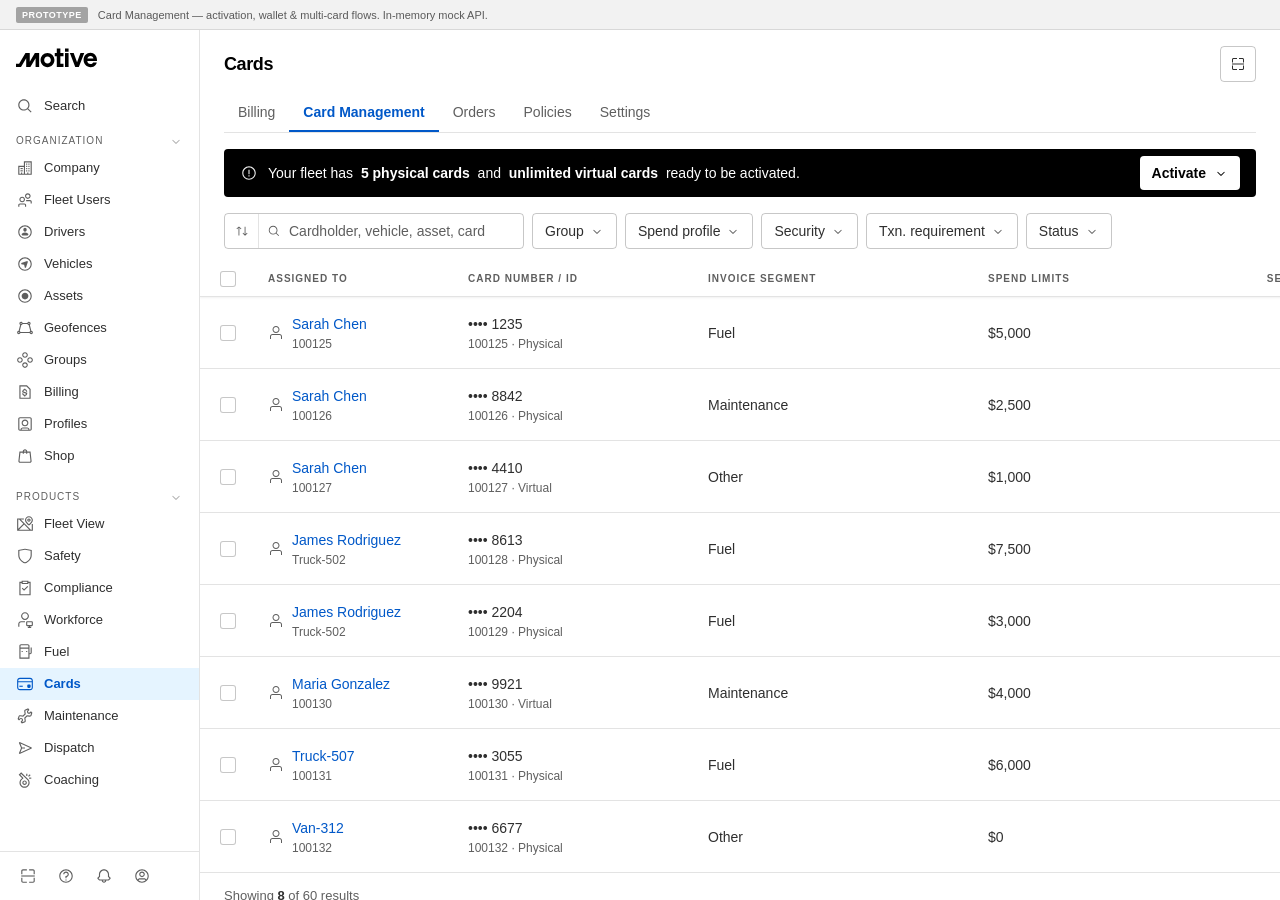
==== card-details-activated-count/index.html @ e559dae1 "fix(design-audit): real Motive logo, exact Figma column widths, z-index order, 24px drawer padding -" ====
<!DOCTYPE html>
<html lang="en">
<head>
<meta charset="UTF-8"/>
<meta name="viewport" content="width=device-width,initial-scale=1.0"/>
<title>Motive · Card Management — Activation & Wallet Prototype</title>
<style>
/* Tokens + icons sourced from KeepTruckin/webapp (libs/phoenix). Vanilla HTML prototype;
   API is mocked in-memory (MSW is not viable on static hosting — see README). */
:root{
  --content-emphasis:#000;--content-standard:#000000d1;--content-subdued:#000000a1;--content-inactive:#00000054;
  --content-active:#0058c8;--content-positive:#1b6c2d;--content-caution:#7d5800;--content-warning:#9f4100;--content-negative:#bd0e00;
  --bg-primary:#fff;--bg-secondary:#fcfcfc;--bg-tertiary:#f7f7f7;--bg-neutral:#f2f2f2;
  --bg-positive:#e0f7e5;--bg-caution:#fff1cf;--bg-warning:#ffe8d6;--bg-negative:#ffe7e5;--bg-accent:#e5f4ff;--bg-info:#f4f6f8;
  --stroke-inactive:#0000001c;--stroke-standard:#00000038;--stroke-active:#0073e7;
  --r-xs:2px;--r-sm:4px;
}
*{box-sizing:border-box;margin:0;padding:0}
body{font:400 14px/20px 'Inter',system-ui,sans-serif;font-feature-settings:"tnum" 1,"calt" 1;background:var(--bg-tertiary);color:var(--content-standard);display:flex;flex-direction:column;height:100vh;overflow:hidden}
.ico{display:inline-flex;width:18px;height:18px;flex-shrink:0}
.ico svg{width:100%;height:100%;display:block}
.ico [fill="black"]{fill:currentColor}
.ico-14{width:14px;height:14px}.ico-16{width:16px;height:16px}.ico-20{width:20px;height:20px}

.proto{display:flex;align-items:center;gap:10px;height:30px;background:var(--bg-neutral);border-bottom:1px solid var(--stroke-inactive);padding:0 16px;flex-shrink:0;font:400 11px/14px 'Inter',sans-serif;color:var(--content-subdued)}
.proto .tag{font:600 9px/12px 'Inter',sans-serif;letter-spacing:.5px;text-transform:uppercase;background:var(--content-inactive);color:#fff;border-radius:2px;padding:2px 6px}

.app{display:flex;flex:1;overflow:hidden}
.sb{width:200px;flex-shrink:0;background:var(--bg-primary);border-right:1px solid var(--stroke-inactive);display:flex;flex-direction:column;overflow:hidden}
.sb-logo{padding:18px 16px 14px}
.logo-img{height:24px;width:auto;display:block}
.sb-scroll{flex:1;overflow-y:auto;padding:4px 0 8px}
.sb-item{display:flex;align-items:center;gap:10px;padding:7px 16px;color:var(--content-standard);font:400 13px/18px 'Inter',sans-serif;cursor:pointer;white-space:nowrap}
.sb-item:hover{background:rgba(0,0,0,.03)}
.sb-item.active{color:var(--content-active);background:var(--bg-accent);font-weight:600}
.sb-item .ico{color:var(--content-subdued)}.sb-item.active .ico{color:var(--content-active)}
.sb-section{display:flex;align-items:center;justify-content:space-between;padding:12px 16px 4px;font:400 10px/12px 'Inter',sans-serif;letter-spacing:1px;text-transform:uppercase;color:var(--content-subdued)}
.sb-section .ico{color:var(--content-inactive)}
.sb-foot{display:flex;align-items:center;gap:6px;padding:8px 12px;border-top:1px solid var(--stroke-inactive);flex-shrink:0}
.sb-foot .fi{width:32px;height:32px;display:flex;align-items:center;justify-content:center;border-radius:var(--r-sm);color:var(--content-subdued);cursor:pointer}
.sb-foot .fi:hover{background:var(--bg-neutral)}

.main{flex:1;display:flex;flex-direction:column;overflow:hidden;background:var(--bg-primary)}
.ph{padding:16px 24px 0;flex-shrink:0}
.ph-row{display:flex;align-items:center;justify-content:space-between;margin-bottom:12px}
.ph-title{font:600 18px/24px 'Inter',sans-serif;letter-spacing:-.4px;color:var(--content-emphasis)}
.icon-square{width:36px;height:36px;border:1px solid var(--stroke-standard);border-radius:var(--r-sm);display:flex;align-items:center;justify-content:center;cursor:pointer;color:var(--content-standard)}
.tabs{display:flex;border-bottom:1px solid var(--stroke-inactive)}
.tab{padding:8px 14px;font:400 14px/20px 'Inter',sans-serif;color:var(--content-subdued);cursor:pointer;border-bottom:2px solid transparent}
.tab.active{color:var(--content-active);border-bottom-color:var(--content-active);font-weight:600}

.actbar{display:flex;align-items:center;gap:16px;margin:16px 24px 0;padding:0 16px;min-height:48px;background:var(--content-emphasis);color:#fff;border-radius:var(--r-sm)}
.actbar .msg{flex:1;display:flex;align-items:center;gap:10px;font:400 14px/20px 'Inter',sans-serif}
.actbar .msg .ico{opacity:.92}.actbar .msg b{font-weight:600}
.menuwrap{position:relative}
.act-btn{display:inline-flex;align-items:center;gap:8px;background:#fff;color:var(--content-emphasis);border:none;border-radius:var(--r-sm);padding:7px 12px;font:600 14px/20px 'Inter',sans-serif;cursor:pointer}
.act-btn:hover{background:#f0f0f0}
.menu{display:none;position:absolute;background:#fff;border:1px solid var(--stroke-inactive);border-radius:var(--r-sm);box-shadow:0 4px 8px rgba(0,0,0,.16),0 0 0 1px rgba(0,0,0,.04);padding:4px 0;z-index:720;min-width:220px}
.menu.open{display:block}
.menu .mi{padding:9px 16px;font:400 14px/20px 'Inter',sans-serif;color:var(--content-standard);cursor:pointer;white-space:nowrap}
.menu .mi:hover{background:var(--bg-secondary)}
.menu .mi.danger{color:var(--content-negative)}
.menu .mi.disabled{color:var(--content-inactive);cursor:not-allowed}
.menu .sep{height:1px;background:var(--stroke-inactive);margin:4px 0}
.menuwrap-right .menu{right:0}

.fr{display:flex;align-items:center;gap:8px;padding:16px 24px 12px;flex-shrink:0}
.search{display:flex;align-items:center;border:1px solid var(--stroke-standard);border-radius:var(--r-sm);height:36px;width:300px;overflow:hidden}
.search .sort{display:flex;align-items:center;justify-content:center;width:34px;height:100%;border-right:1px solid var(--stroke-inactive);color:var(--content-subdued);cursor:pointer}
.search .mg{margin:0 8px;color:var(--content-subdued);display:flex}
.search input{border:none;outline:none;background:transparent;font:400 14px/20px 'Inter',sans-serif;color:var(--content-standard);flex:1;padding-right:10px}
.search input::placeholder{color:var(--content-subdued)}
.filt{display:inline-flex;align-items:center;gap:6px;border:1px solid var(--stroke-standard);border-radius:var(--r-sm);height:36px;padding:0 12px;font:400 14px/20px 'Inter',sans-serif;color:var(--content-standard);cursor:pointer;white-space:nowrap}
.filt .ico{color:var(--content-subdued)}.filt:hover{background:var(--bg-secondary)}

.ta{flex:1;overflow:auto}
.tw{min-width:1320px}
.thead{display:flex;position:sticky;top:0;z-index:5;background:var(--bg-primary);box-shadow:inset 0 -1px 0 var(--stroke-inactive),0 1px 2px rgba(0,0,0,.06);height:36px}
.th{display:flex;align-items:center;padding:0 12px;font:600 10px/12px 'Inter',sans-serif;letter-spacing:1px;text-transform:uppercase;color:var(--content-subdued);white-space:nowrap;flex-shrink:0}
.tr{display:flex;align-items:center;border-bottom:1px solid var(--stroke-inactive);min-height:72px;cursor:pointer}
.tr:hover{background:var(--bg-secondary)}.tr.is-open{background:var(--bg-accent)}
.td{display:flex;flex-direction:column;justify-content:center;padding:12px;overflow:hidden;flex-shrink:0}
.td-main{font:400 14px/20px 'Inter',sans-serif;color:var(--content-standard)}
.td-sub{font:400 12px/16px 'Inter',sans-serif;color:var(--content-subdued);margin-top:2px}
.c-chk{width:56px;align-items:center;justify-content:center;flex-direction:row}
.c-holder{width:200px}.c-num{width:240px}.c-seg{width:280px}.c-spend{width:280px}.c-sec{width:80px;align-items:center;justify-content:center;flex-direction:row}.c-status{width:120px}.c-space{flex:1;min-width:0}.c-act{width:64px;align-items:center;justify-content:center;flex-direction:row}
.chk{width:16px;height:16px;border:1.5px solid var(--stroke-standard);border-radius:3px;cursor:pointer;display:inline-flex;align-items:center;justify-content:center;background:#fff}
.chk.on{background:var(--stroke-active);border-color:var(--stroke-active);color:#fff}
.chk.on::after{content:"";width:9px;height:5px;border-left:2px solid #fff;border-bottom:2px solid #fff;transform:rotate(-45deg);margin-top:-2px}
.who{display:flex;align-items:center;gap:8px}.who .ico{color:var(--content-subdued)}.who .nm{font:400 14px/20px 'Inter',sans-serif;color:var(--content-active)}
.unassigned{color:var(--content-inactive);font-style:italic}
.dash{color:var(--content-inactive)}.sec-ico{color:var(--content-subdued)}
.tag{display:inline-flex;align-items:center;justify-content:center;padding:2px 8px;border-radius:var(--r-xs);font:400 14px/20px 'Inter',sans-serif;width:fit-content}
.tag-positive{background:var(--bg-positive);color:var(--content-positive)}
.tag-caution{background:var(--bg-caution);color:var(--content-caution)}
.tag-warning{background:var(--bg-warning);color:var(--content-warning)}
.tag-neutral{background:var(--bg-neutral);color:var(--content-standard)}
.kebab{width:32px;height:32px;border:none;background:transparent;border-radius:var(--r-sm);display:flex;align-items:center;justify-content:center;color:var(--content-subdued);cursor:pointer}
.kebab:hover{background:var(--bg-neutral)}
.tf{padding:14px 24px;font:400 13px/18px 'Inter',sans-serif;color:var(--content-subdued)}.tf b{color:var(--content-standard)}

/* Drawer */
.overlay{display:none;position:fixed;inset:0;z-index:700;background:rgba(0,0,0,.35)}.overlay.open{display:block}
.drawer{position:fixed;top:0;right:0;width:384px;max-width:100vw;height:100%;background:var(--bg-primary);box-shadow:-4px 0 24px rgba(0,0,0,.18);display:flex;flex-direction:column;overflow:hidden;z-index:701;transform:translateX(100%);transition:transform .18s ease}
.overlay.open .drawer{transform:translateX(0)}
.drawer.wide{width:480px}
.dh{display:flex;align-items:center;gap:12px;padding:18px 24px;border-bottom:1px solid var(--stroke-inactive);flex-shrink:0}
.dh h2{flex:1;font:600 18px/24px 'Inter',sans-serif;letter-spacing:-.25px;color:var(--content-emphasis)}
.dh .back{cursor:pointer;color:var(--content-subdued)}
.icon-btn{width:28px;height:28px;border:none;background:transparent;border-radius:var(--r-sm);cursor:pointer;display:flex;align-items:center;justify-content:center;color:var(--content-subdued)}
.icon-btn:hover{background:var(--bg-neutral)}
.db{flex:1;overflow-y:auto;padding:24px}
.df{flex-shrink:0;border-top:1px solid var(--stroke-inactive);padding:16px 24px;display:flex;gap:8px;justify-content:flex-end}
.fld{margin-bottom:16px}
.fld label{display:block;font:400 12px/16px 'Inter',sans-serif;color:var(--content-subdued);margin-bottom:6px}
.fld input,.fld select{width:100%;height:36px;border:1px solid var(--stroke-standard);border-radius:var(--r-sm);padding:0 10px;font:400 14px/20px 'Inter',sans-serif;color:var(--content-standard);background:#fff;outline:none}
.fld input:focus,.fld select:focus{border-color:var(--stroke-active);box-shadow:0 0 0 2px rgba(0,115,231,.15)}
.chkrow{display:flex;align-items:flex-start;gap:10px;padding:8px 0;cursor:pointer}
.chkrow .chk{margin-top:1px}
.chkrow span{font:400 13px/18px 'Inter',sans-serif;color:var(--content-standard)}
.section-lbl{font:600 12px/16px 'Inter',sans-serif;color:var(--content-emphasis);text-transform:uppercase;letter-spacing:.5px;margin:8px 0 10px}
.btn{display:inline-flex;align-items:center;gap:6px;border:1px solid var(--stroke-standard);background:#fff;border-radius:var(--r-sm);padding:8px 16px;font:600 14px/20px 'Inter',sans-serif;color:var(--content-emphasis);cursor:pointer}
.btn:hover{background:var(--bg-secondary)}
.btn-primary{background:var(--stroke-active);border-color:var(--stroke-active);color:#fff}.btn-primary:hover{background:var(--content-active)}
.btn .ico{color:currentColor}
.meta-grid{display:flex;flex-wrap:wrap;gap:16px 24px}
.meta-item{display:flex;flex-direction:column;gap:6px;min-width:120px}
.meta-item .k{font:400 10px/12px 'Inter',sans-serif;letter-spacing:1px;text-transform:uppercase;color:var(--content-subdued)}
.meta-item .v{font:400 14px/20px 'Inter',sans-serif;color:var(--content-standard)}
.type-badge{display:inline-flex;padding:1px 7px;border-radius:var(--r-xs);font:600 11px/16px 'Inter',sans-serif;background:var(--bg-neutral);color:var(--content-subdued);text-transform:uppercase;letter-spacing:.3px}
.wallet{display:flex;align-items:center;gap:6px;font:400 13px/18px 'Inter',sans-serif;margin-top:4px}
.wallet.yes{color:var(--content-positive)}.wallet.yes .ico{color:var(--content-positive)}
.wallet.no{color:var(--content-subdued)}
.wallet a{color:var(--content-active);cursor:pointer}
.meta-note{font:400 12px/16px 'Inter',sans-serif;color:var(--content-subdued);margin-top:12px}
.sep{height:1px;background:var(--stroke-inactive);margin:18px 0}
.alert-inline{display:flex;gap:8px;background:var(--bg-info);border-left:3px solid var(--stroke-active);border-radius:0 var(--r-sm) var(--r-sm) 0;padding:12px;margin:14px 0;font:400 12px/16px 'Inter',sans-serif;color:var(--content-standard)}
.alert-inline .ico{color:var(--content-active)}.alert-inline a{color:var(--content-active)}
.morecards{display:block;margin-top:12px;font:400 13px/18px 'Inter',sans-serif;color:var(--content-active);cursor:pointer;text-decoration:none}
.row{display:flex;align-items:center;gap:8px;padding:14px 0;border-bottom:1px solid var(--stroke-inactive)}.row:last-child{border-bottom:none}
.row .col{flex:1;min-width:0;display:flex;flex-direction:column;gap:3px}
.row .col .k{font:400 12px/16px 'Inter',sans-serif;color:var(--content-subdued)}.row .col .v{font:400 14px/20px 'Inter',sans-serif;color:var(--content-standard)}
.row .ico{color:var(--content-inactive)}

/* Multi-card panel */
.mc-table{margin-top:8px;border:1px solid var(--stroke-inactive);border-radius:var(--r-sm);overflow:hidden}
.mc-head,.mc-row{display:flex;align-items:center;gap:8px;padding:10px 12px}
.mc-head{background:var(--bg-secondary);font:600 10px/12px 'Inter',sans-serif;text-transform:uppercase;letter-spacing:.8px;color:var(--content-subdued);border-bottom:1px solid var(--stroke-inactive)}
.mc-row{border-bottom:1px solid var(--stroke-inactive)}.mc-row:last-child{border-bottom:none}
.mc-c1{width:24px}.mc-c2{flex:1;min-width:0}.mc-c3{width:90px}
.mc-row .nm{font:400 13px/18px 'Inter',sans-serif;color:var(--content-standard)}
.mc-row .sub{font:400 11px/14px 'Inter',sans-serif;color:var(--content-subdued)}
.actionbar{position:sticky;bottom:0;margin:12px -24px -24px;padding:12px 24px;background:rgba(0,0,0,.04);border-top:1px solid var(--stroke-inactive);display:none;gap:8px}
.actionbar.show{display:flex}

/* Modal */
.modal-ov{display:none;position:fixed;inset:0;z-index:900;background:rgba(0,0,0,.4);align-items:center;justify-content:center}
.modal-ov.open{display:flex}
.modal{background:#fff;border-radius:6px;box-shadow:0 16px 48px rgba(0,0,0,.24);width:440px;max-width:92vw;overflow:hidden}
.modal-h{padding:18px 20px 0;font:600 16px/22px 'Inter',sans-serif;color:var(--content-emphasis)}
.modal-tabs{display:flex;gap:4px;padding:12px 20px 0;border-bottom:1px solid var(--stroke-inactive)}
.modal-tab{padding:8px 12px;font:400 14px/20px 'Inter',sans-serif;color:var(--content-subdued);cursor:pointer;border-bottom:2px solid transparent}
.modal-tab.active{color:var(--content-active);border-bottom-color:var(--content-active);font-weight:600}
.modal-b{padding:18px 20px;font:400 14px/20px 'Inter',sans-serif;color:var(--content-standard)}
.modal-f{padding:0 20px 18px;display:flex;gap:8px;justify-content:flex-end}

/* Toasts */
.toasts{position:fixed;bottom:24px;right:24px;z-index:800;display:flex;flex-direction:column;gap:8px;align-items:flex-end}
.toast{display:flex;align-items:center;gap:10px;min-width:300px;max-width:420px;background:#fff;border:1px solid var(--stroke-inactive);border-left:4px solid var(--content-positive);border-radius:var(--r-sm);box-shadow:0 4px 12px rgba(0,0,0,.18);padding:12px 14px;font:400 13px/18px 'Inter',sans-serif;color:var(--content-standard);animation:tin .2s ease}
.toast.error{border-left-color:var(--content-negative)}
.toast .ti{flex-shrink:0}.toast.success .ti{color:var(--content-positive)}.toast.error .ti{color:var(--content-negative)}
.toast .tmsg{flex:1}
.toast .tretry{color:var(--content-active);font-weight:600;cursor:pointer;white-space:nowrap}
.toast .tx{cursor:pointer;color:var(--content-subdued);display:flex}
@keyframes tin{from{opacity:0;transform:translateX(16px)}to{opacity:1;transform:none}}
</style>
</head>
<body>

<div class="proto"><span class="tag">Prototype</span><span>Card Management — activation, wallet & multi-card flows. In-memory mock API.</span></div>

<div class="app">
  <nav class="sb" aria-label="Primary">
    <div class="sb-logo"><img class="logo-img" src="logo.svg" alt="Motive"/></div>
    <div class="sb-scroll">
      <div class="sb-item"><span class="ico" data-ico="MagnifyingGlass"></span>Search</div>
      <div class="sb-section">Organization <span class="ico ico-14" data-ico="ChevronDown"></span></div>
      <div class="sb-item"><span class="ico" data-ico="BuildingOffice"></span>Company</div>
      <div class="sb-item"><span class="ico" data-ico="PersonGroup"></span>Fleet Users</div>
      <div class="sb-item"><span class="ico" data-ico="EntityDriver"></span>Drivers</div>
      <div class="sb-item"><span class="ico" data-ico="EntityVehicle"></span>Vehicles</div>
      <div class="sb-item"><span class="ico" data-ico="EntityAsset"></span>Assets</div>
      <div class="sb-item"><span class="ico" data-ico="Geofence"></span>Geofences</div>
      <div class="sb-item"><span class="ico" data-ico="Cluster"></span>Groups</div>
      <div class="sb-item"><span class="ico" data-ico="DocumentDollar"></span>Billing</div>
      <div class="sb-item"><span class="ico" data-ico="PersonFrame"></span>Profiles</div>
      <div class="sb-item"><span class="ico" data-ico="ShoppingBag"></span>Shop</div>
      <div class="sb-section" style="margin-top:6px">Products <span class="ico ico-14" data-ico="ChevronDown"></span></div>
      <div class="sb-item"><span class="ico" data-ico="MapA"></span>Fleet View</div>
      <div class="sb-item"><span class="ico" data-ico="Shield"></span>Safety</div>
      <div class="sb-item"><span class="ico" data-ico="ClipboardCheck"></span>Compliance</div>
      <div class="sb-item"><span class="ico" data-ico="PersonManager"></span>Workforce</div>
      <div class="sb-item"><span class="ico" data-ico="FuelPump"></span>Fuel</div>
      <div class="sb-item active"><span class="ico" data-ico="Card"></span>Cards</div>
      <div class="sb-item"><span class="ico" data-ico="Wrench"></span>Maintenance</div>
      <div class="sb-item"><span class="ico" data-ico="PaperplaneSend"></span>Dispatch</div>
      <div class="sb-item"><span class="ico" data-ico="Whistle"></span>Coaching</div>
    </div>
    <div class="sb-foot">
      <div class="fi"><span class="ico" data-ico="Scan"></span></div>
      <div class="fi"><span class="ico" data-ico="CircleQuestion"></span></div>
      <div class="fi"><span class="ico" data-ico="Bell"></span></div>
      <div class="fi"><span class="ico" data-ico="Avatar"></span></div>
    </div>
  </nav>

  <main class="main">
    <div class="ph">
      <div class="ph-row"><h1 class="ph-title">Cards</h1><div class="icon-square" title="Scan card"><span class="ico ico-16" data-ico="Scan"></span></div></div>
      <div class="tabs"><div class="tab">Billing</div><div class="tab active">Card Management</div><div class="tab">Orders</div><div class="tab">Policies</div><div class="tab">Settings</div></div>
    </div>

    <div class="actbar" id="actbar">
      <div class="msg"><span class="ico" data-ico="CircleExclamation"></span><span id="actbarMsg"></span></div>
      <div class="menuwrap menuwrap-right" id="activateWrap">
        <button class="act-btn" id="activateBtn" aria-haspopup="true" aria-expanded="false">Activate <span class="ico ico-14" data-ico="ChevronDown"></span></button>
        <div class="menu" id="activateMenu" role="menu">
          <div class="mi" role="menuitem" data-activate="physical">Activate Physical Card</div>
          <div class="mi" role="menuitem" data-activate="virtual">Activate Virtual Card</div>
        </div>
      </div>
    </div>

    <div class="fr">
      <div class="search"><span class="sort" title="Sort"><span class="ico ico-14" data-ico="ArrowsVertical"></span></span><span class="mg"><span class="ico ico-14" data-ico="MagnifyingGlass"></span></span><input type="text" placeholder="Cardholder, vehicle, asset, card" autocomplete="off"/></div>
      <div class="filt">Group <span class="ico ico-14" data-ico="ChevronDown"></span></div>
      <div class="filt">Spend profile <span class="ico ico-14" data-ico="ChevronDown"></span></div>
      <div class="filt">Security <span class="ico ico-14" data-ico="ChevronDown"></span></div>
      <div class="filt">Txn. requirement <span class="ico ico-14" data-ico="ChevronDown"></span></div>
      <div class="filt">Status <span class="ico ico-14" data-ico="ChevronDown"></span></div>
    </div>

    <div class="ta"><div class="tw">
      <div class="thead" role="row">
        <div class="th c-chk"><span class="chk" id="selectAll" title="Select all"></span></div>
        <div class="th c-holder">Assigned to</div>
        <div class="th c-num">Card number / ID</div>
        <div class="th c-seg">Invoice segment</div>
        <div class="th c-spend">Spend limits</div>
        <div class="th c-sec">Security</div>
        <div class="th c-status">Status</div>
        <div class="th c-space"></div>
        <div class="th c-act"></div>
      </div>
      <div id="tableBody"></div>
      <div class="tf" id="tableFoot"></div>
    </div></div>
  </main>
</div>

<!-- Row ellipsis menu (shared, positioned dynamically) -->
<div class="menu" id="rowMenu" role="menu"></div>

<!-- Drawer (used for Activation, Card Details, and Multi-card panel) -->
<div class="overlay" id="overlay"><aside class="drawer" id="drawer" role="dialog" aria-labelledby="drawerTitle" onclick="event.stopPropagation()"></aside></div>

<!-- Modal -->
<div class="modal-ov" id="modalOv"><div class="modal" id="modal" role="dialog" onclick="event.stopPropagation()"></div></div>

<!-- Toasts -->
<div class="toasts" id="toasts" aria-live="polite"></div>

<script src="phx-icons.js"></script>
<script>
(function(){
  var $=function(id){return document.getElementById(id);};
  function injectIcons(root){(root||document).querySelectorAll('[data-ico]').forEach(function(s){ if(s.dataset.icoDone)return; var v=window.PHX_ICONS[s.getAttribute('data-ico')]; if(v){s.innerHTML=v;s.dataset.icoDone='1';}});}
  function esc(s){return String(s).replace(/&/g,'&amp;').replace(/</g,'&lt;').replace(/>/g,'&gt;');}

  /* ---------- Data (§2.1/2.4) ---------- */
  var CARDS=[
    {cardId:'100125',cardType:'physical',lastFour:'1235',assignedTo:'Sarah Chen',vehicleId:null,cardStatus:'active',inWallet:true, invoiceSegment:'Fuel',       spendLimit:5000,expirationDate:'2026-12-31',security:'mobile'},
    {cardId:'100126',cardType:'physical',lastFour:'8842',assignedTo:'Sarah Chen',vehicleId:null,cardStatus:'active',inWallet:false,invoiceSegment:'Maintenance',spendLimit:2500,expirationDate:'2026-10-31',security:'mobile'},
    {cardId:'100127',cardType:'virtual', lastFour:'4410',assignedTo:'Sarah Chen',vehicleId:null,cardStatus:'locked',inWallet:false,invoiceSegment:'Other',      spendLimit:1000,expirationDate:'2026-09-30',security:null},
    {cardId:'100128',cardType:'physical',lastFour:'8613',assignedTo:'James Rodriguez',vehicleId:'Truck-502',cardStatus:'active',inWallet:true, invoiceSegment:'Fuel',spendLimit:7500,expirationDate:'2027-01-31',security:'mobile'},
    {cardId:'100129',cardType:'physical',lastFour:'2204',assignedTo:'James Rodriguez',vehicleId:'Truck-502',cardStatus:'frozen',inWallet:false,invoiceSegment:'Fuel',spendLimit:3000,expirationDate:'2026-08-31',security:'mobile'},
    {cardId:'100130',cardType:'virtual', lastFour:'9921',assignedTo:'Maria Gonzalez',vehicleId:null,cardStatus:'active',inWallet:false,invoiceSegment:'Maintenance',spendLimit:4000,expirationDate:'2026-11-30',security:null},
    {cardId:'100131',cardType:'physical',lastFour:'3055',assignedTo:'Truck-507',vehicleId:'Truck-507',cardStatus:'locked',inWallet:false,invoiceSegment:'Fuel',spendLimit:6000,expirationDate:'2026-09-15',security:'mobile'},
    {cardId:'100132',cardType:'physical',lastFour:'6677',assignedTo:'Van-312',vehicleId:'Van-312',cardStatus:'deactivated',inWallet:false,invoiceSegment:'Other',spendLimit:0,expirationDate:'2026-07-31',security:null}
  ];
  var UNASSIGNED=[ {cardId:'200001',cardType:'physical',lastFour:'5310'},{cardId:'200002',cardType:'physical',lastFour:'7741'},{cardId:'200003',cardType:'virtual',lastFour:'1180'},{cardId:'200004',cardType:'virtual',lastFour:'6093'} ];
  var DRIVERS=['Sarah Chen','James Rodriguez','Maria Gonzalez','Aisha Khan','Tom Becker'];

  var STATUS={active:{l:'Active',c:'tag-positive'},locked:{l:'Locked',c:'tag-caution'},frozen:{l:'Frozen',c:'tag-warning'},deactivated:{l:'Deactivated',c:'tag-neutral'}};
  function mask(f){f=String(f||'');var d=f.length>=4?'•••• ':'•• ';return d+f;}            // §2.3
  function money(n){return '$'+Number(n).toLocaleString('en-US');}
  function activatableCount(){return CARDS.filter(function(c){return c.cardStatus!=='deactivated'&&c.inWallet===false;}).length;} // §A.1
  function cardsForHolder(h){return CARDS.filter(function(c){return c.assignedTo===h;});}

  /* ---------- Mock API (in-memory; MSW substitute) ---------- */
  function mockRequest(mutator,opts){opts=opts||{};return new Promise(function(res,rej){setTimeout(function(){ if(opts.failChance&&Math.random()<opts.failChance){rej(new Error('mock failure'));return;} try{var r=mutator();res(r);}catch(e){rej(e);} },opts.delay||650);});}
  var api={
    activate:function(card,assignee,addToWallet){return mockRequest(function(){var c=Object.assign({},card,{assignedTo:assignee,cardStatus:'active',inWallet:!!addToWallet});CARDS.push(c);var i=UNASSIGNED.findIndex(function(u){return u.cardId===card.cardId;});if(i>=0)UNASSIGNED.splice(i,1);return c;},{failChance:0.12});},
    setWallet:function(cardId,val){return mockRequest(function(){var c=CARDS.find(function(x){return x.cardId===cardId;});if(c)c.inWallet=val;return c;});}
  };

  /* ---------- Toasts (§A.4) ---------- */
  function toast(opts){
    var t=document.createElement('div');t.className='toast '+(opts.type||'success');
    t.innerHTML='<span class="ti ico ico-20" data-ico="'+(opts.type==='error'?'CircleExclamationFilled':'CheckCircleFilled')+'"></span>'
      +'<span class="tmsg">'+esc(opts.msg)+'</span>'
      +(opts.retry?'<span class="tretry">Retry</span>':'')
      +'<span class="tx ico ico-16" data-ico="CrossUIBold"></span>';
    $('toasts').appendChild(t);injectIcons(t);
    var to=setTimeout(close,opts.type==='error'?6000:4000);
    function close(){clearTimeout(to);t.remove();}
    t.querySelector('.tx').onclick=close;
    if(opts.retry)t.querySelector('.tretry').onclick=function(){close();opts.retry();};
  }

  /* ---------- Render table ---------- */
  function holderCell(c){
    if(!c.assignedTo) return '<span class="unassigned">[Unassigned]</span>';
    var sub=c.vehicleId&&c.vehicleId!==c.assignedTo?('<div class="td-sub">'+esc(c.vehicleId)+'</div>'):'<div class="td-sub">'+esc(c.cardId)+'</div>';
    return '<div class="who"><span class="ico ico-16" data-ico="Person"></span><div><div class="nm">'+esc(c.assignedTo)+'</div>'+sub+'</div></div>';
  }
  function renderTable(){
    $('tableBody').innerHTML=CARDS.map(function(c,i){
      var s=STATUS[c.cardStatus];
      var sec=c.security==='mobile'?'<span class="ico ico-16 sec-ico" data-ico="Mobile" title="Mobile-based unlock"></span>':'<span class="dash">—</span>';
      return '<div class="tr" data-i="'+i+'" role="button" tabindex="0" aria-label="Card details for '+esc(c.assignedTo||'unassigned')+' '+mask(c.lastFour)+'">'
        +'<div class="td c-chk"><span class="chk rowchk" data-id="'+c.cardId+'"></span></div>'
        +'<div class="td c-holder">'+holderCell(c)+'</div>'
        +'<div class="td c-num"><span class="td-main">'+mask(c.lastFour)+'</span><span class="td-sub">'+c.cardId+' · '+(c.cardType==='virtual'?'Virtual':'Physical')+'</span></div>'
        +'<div class="td c-seg"><span class="td-main">'+esc(c.invoiceSegment)+'</span></div>'
        +'<div class="td c-spend"><span class="td-main">'+money(c.spendLimit)+'</span></div>'
        +'<div class="td c-sec">'+sec+'</div>'
        +'<div class="td c-status"><span class="tag '+s.c+'">'+s.l+'</span></div>'
        +'<div class="td c-space"></div>'
        +'<div class="td c-act"><button class="kebab" data-kebab="'+i+'" aria-label="More actions"><span class="ico ico-16" data-ico="Ellipses"></span></button></div>'
        +'</div>';
    }).join('');
    $('tableFoot').innerHTML='Showing <b>'+CARDS.length+'</b> of 60 results';
    var body=$('tableBody');
    body.querySelectorAll('.tr').forEach(function(r){var i=+r.getAttribute('data-i');
      r.addEventListener('click',function(e){ if(e.target.closest('.kebab')||e.target.closest('.chk'))return; openCardDetails(CARDS[i]); });
      r.addEventListener('keydown',function(e){if(e.key==='Enter'){openCardDetails(CARDS[i]);}});
    });
    body.querySelectorAll('[data-kebab]').forEach(function(k){k.addEventListener('click',function(e){e.stopPropagation();openRowMenu(CARDS[+k.getAttribute('data-kebab')],k);});});
    body.querySelectorAll('.rowchk').forEach(function(ch){ch.addEventListener('click',function(e){e.stopPropagation();ch.classList.toggle('on');});});
    injectIcons(body);
  }
  function renderBanner(){
    var n=activatableCount();
    var wrap=$('activateWrap');
    if(n===0){ $('actbarMsg').textContent='No physical or virtual cards available to activate. Contact support.'; wrap.style.display='none'; }
    else { $('actbarMsg').innerHTML='Your fleet has <b>&nbsp;'+n+' physical cards&nbsp;</b> and <b>&nbsp;unlimited virtual cards&nbsp;</b> ready to be activated.'; wrap.style.display=''; }
  }

  /* ---------- Drawer helpers ---------- */
  var ov=$('overlay'),drawer=$('drawer');
  function openDrawer(html,wide){ drawer.className='drawer'+(wide?' wide':''); drawer.innerHTML=html; ov.classList.add('open'); injectIcons(drawer); }
  function closeDrawer(){ ov.classList.remove('open'); drawer.innerHTML=''; document.querySelectorAll('.tr.is-open').forEach(function(r){r.classList.remove('is-open');}); }
  window._closeDrawer=closeDrawer;
  ov.addEventListener('click',closeDrawer);
  document.addEventListener('keydown',function(e){if(e.key==='Escape'){closeDrawer();closeModal();$('rowMenu').classList.remove('open');$('activateMenu').classList.remove('open');}});

  /* ---------- Flow A: Activation drawer ---------- */
  function openActivate(type){
    var pool=UNASSIGNED.filter(function(u){return u.cardType===type;});
    var cardOpts=pool.map(function(u){return '<option value="'+u.cardId+'">'+mask(u.lastFour)+' · '+u.cardId+'</option>';}).join('');
    var driverOpts='<option value=""></option>'+DRIVERS.map(function(d){return '<option>'+d+'</option>';}).join('');
    var walletField = type==='physical' ? '<label class="chkrow" id="walletChkRow"><span class="chk" id="walletChk"></span><span>Add this card to driver\'s digital wallet</span></label>' : '';
    openDrawer(
      '<div class="dh"><h2 id="drawerTitle">Activate '+(type==='physical'?'Physical':'Virtual')+' Card</h2><button class="icon-btn" aria-label="Close" onclick="_closeDrawer()"><span class="ico ico-20" data-ico="CrossUIBold"></span></button></div>'
      +'<div class="db">'
        +'<div class="section-lbl">Card</div>'
        +'<div class="fld"><label>Select card</label><select id="actCard">'+(cardOpts||'<option>No unassigned '+type+' cards</option>')+'</select></div>'
        +'<div class="fld"><label>Assignee</label><input id="actAssignee" list="driverList" placeholder="Search driver…" value="'+(DRIVERS[0]||'')+'"/><datalist id="driverList">'+driverOpts+'</datalist></div>'
        +'<div class="section-lbl">Configure</div>'
        +walletField
      +'</div>'
      +'<div class="df"><button class="btn" onclick="_closeDrawer()">Cancel</button><button class="btn btn-primary" id="confirmActivate">Confirm Activation</button></div>'
    );
    var wc=$('walletChk'); if(wc){$('walletChkRow').addEventListener('click',function(){wc.classList.toggle('on');});}
    $('confirmActivate').addEventListener('click',function(){
      var sel=$('actCard'); var card=pool.find(function(u){return u.cardId===(sel&&sel.value);})||pool[0];
      var assignee=($('actAssignee').value||'').trim()||'Unassigned driver';
      var addWallet=type==='physical'&&$('walletChk').classList.contains('on');
      if(!card){toast({type:'error',msg:'No card selected.'});return;}
      var btn=this;btn.disabled=true;btn.textContent='Activating…';
      api.activate(card,assignee,addWallet).then(function(c){
        closeDrawer();renderBanner();renderTable();
        toast({type:'success',msg:'Card '+mask(c.lastFour)+' activated for '+assignee});
      }).catch(function(){
        btn.disabled=false;btn.textContent='Confirm Activation';
        toast({type:'error',msg:'Failed to activate card. Please try again.',retry:function(){$('confirmActivate')&&$('confirmActivate').click();}});
      });
    });
  }

  /* ---------- Flow B: Card Details drawer ---------- */
  function walletIndicator(c){
    if(c.inWallet) return '<div class="wallet yes"><span class="ico ico-16" data-ico="CheckCircle"></span>Added to Driver Wallet</div>';
    return '<div class="wallet no">Not in digital wallet · <a onclick="_addToWallet(\''+c.cardId+'\')">Add to wallet</a></div>';
  }
  function openCardDetails(c){
    var grp=cardsForHolder(c.assignedTo);
    var others=grp.filter(function(x){return x.cardId!==c.cardId;});                 // the "+N more" set
    var moreN=others.length;
    var assignedN=others.filter(function(x){return x.cardStatus==='active'&&x.assignedTo&&!x.inWallet;}).length; // §D.1
    var activatedN=others.filter(function(x){return x.cardStatus==='active'&&x.inWallet;}).length;               // §D.1
    var more = (c.assignedTo&&moreN>0) ? '<a class="morecards" onclick="_openMulti(\''+esc(c.assignedTo)+'\')">+'+moreN+' more cards: '+assignedN+' assigned, '+activatedN+' activated</a>' : '';
    openDrawer(
      '<div class="dh"><h2 id="drawerTitle">'+(c.cardType==='virtual'?'Virtual':'Physical')+' Card Details</h2>'
        +'<button class="icon-btn" data-kebab-detail aria-label="More actions"><span class="ico ico-20" data-ico="Ellipses"></span></button>'
        +'<button class="icon-btn" aria-label="Close" onclick="_closeDrawer()"><span class="ico ico-20" data-ico="CrossUIBold"></span></button></div>'
      +'<div class="db">'
        +'<div class="meta-grid">'
          +'<div class="meta-item"><span class="k">Card number</span><span class="v">'+mask(c.lastFour)+' <span class="type-badge">'+c.cardType+'</span></span></div>'
          +'<div class="meta-item"><span class="k">Status</span><span class="v"><span class="tag '+STATUS[c.cardStatus].c+'">'+STATUS[c.cardStatus].l+'</span></span></div>'
        +'</div>'
        +walletIndicator(c)
        +more
        +'<div class="sep"></div>'
        +'<div class="meta-grid">'
          +'<div class="meta-item"><span class="k">Assigned to</span><span class="v">'+esc(c.assignedTo||'[Unassigned]')+'</span></div>'
          +'<div class="meta-item"><span class="k">Invoice segment</span><span class="v">'+esc(c.invoiceSegment)+'</span></div>'
          +'<div class="meta-item"><span class="k">Spend limit</span><span class="v">'+money(c.spendLimit)+'</span></div>'
          +'<div class="meta-item"><span class="k">Expiration</span><span class="v">'+c.expirationDate+'</span></div>'
          +'<div class="meta-item"><span class="k">Security</span><span class="v">'+(c.security==='mobile'?'Mobile-based unlock':'—')+'</span></div>'
        +'</div>'
        +'<div class="sep"></div>'
        +'<div class="section-lbl">Card Policies</div>'
        +'<div class="alert-inline"><span class="ico ico-16" data-ico="CircleExclamation"></span><span>Reassigned cards are declined for online or recurring purchases for security reasons. You can <a>allow future online and recurring charges</a>.</span></div>'
        +'<div class="row"><div class="col"><span class="k">Spend Limits</span><span class="v">West Coast Drivers Spend</span></div><span class="ico ico-20" data-ico="ChevronRight"></span></div>'
        +'<div class="row"><div class="col"><span class="k">Security and Fraud</span><span class="v">Drivers Security Policy</span></div><span class="ico ico-20" data-ico="ChevronRight"></span></div>'
      +'</div>'
      +'<div class="df"><button class="btn" onclick="_rowMenuFromDetail(\''+c.cardId+'\')"><span class="ico ico-16" data-ico="LockClosed"></span> Freeze card</button></div>'
    );
    drawer.querySelector('[data-kebab-detail]').addEventListener('click',function(e){e.stopPropagation();openRowMenu(c,e.currentTarget);});
    window._detailCardId=c.cardId;
  }
  window._addToWallet=function(id){ confirmModal('Add to Digital Wallet?','This card will be added to the driver\'s digital wallet.','Add',function(){ api.setWallet(id,true).then(function(c){toast({msg:'Card '+mask(c.lastFour)+' added to wallet'});var cur=CARDS.find(function(x){return x.cardId===window._detailCardId;});if(cur)openCardDetails(cur);renderTable();}); }); };
  window._rowMenuFromDetail=function(id){var c=CARDS.find(function(x){return x.cardId===id;});toast({msg:'Card '+mask(c.lastFour)+' frozen'});c.cardStatus='frozen';renderTable();openCardDetails(c);};

  /* ---------- Flow C: row ellipsis menu ---------- */
  var BASE_ACTIONS=['Add temporary overrides…','Change policies','Change invoice segment…','Edit security settings…','Unlock card for 30 mins…','Freeze card','Unassign card…','Reassign card…','Deactivate card…'];
  function openRowMenu(c,anchor){
    var m=$('rowMenu');
    var items=BASE_ACTIONS.map(function(a){var danger=/Deactivate/.test(a)?' danger':'';return '<div class="mi'+danger+'" data-act="'+esc(a)+'">'+a+'</div>';});
    if(c.inWallet) items.push('<div class="sep"></div><div class="mi" data-act="removeWallet">Remove card from digital wallet</div>');
    m.innerHTML=items.join('');
    var r=anchor.getBoundingClientRect();
    m.style.top=(r.bottom+4)+'px'; m.style.left=Math.max(8,r.right-220)+'px';
    m.classList.add('open');
    m.querySelectorAll('.mi').forEach(function(mi){mi.addEventListener('click',function(){
      m.classList.remove('open');
      var act=mi.getAttribute('data-act');
      if(act==='removeWallet'){ removeFromWallet(c); }
      else if(act==='Deactivate card…'){ c.cardStatus='deactivated';renderTable();renderBanner();toast({msg:'Card '+mask(c.lastFour)+' deactivated'}); if(ov.classList.contains('open'))closeDrawer(); }
      else if(act==='Freeze card'){ c.cardStatus='frozen';renderTable();toast({msg:'Card '+mask(c.lastFour)+' frozen'}); }
      else { toast({msg:act.replace(/…$/,'')+' — '+mask(c.lastFour)+' (prototype)'}); }
    });});
  }
  function removeFromWallet(c){
    confirmModal('Remove from Digital Wallet?','Card '+mask(c.lastFour)+' will be removed from '+(c.assignedTo||'the driver')+'\'s wallet.','Remove',function(){
      api.setWallet(c.cardId,false).then(function(){renderTable();toast({msg:'Card '+mask(c.lastFour)+' removed from wallet'});if(ov.classList.contains('open')&&window._detailCardId===c.cardId)openCardDetails(c);});
    },true);
  }
  document.addEventListener('click',function(e){ if(!e.target.closest('#rowMenu')&&!e.target.closest('[data-kebab]')&&!e.target.closest('[data-kebab-detail]'))$('rowMenu').classList.remove('open'); });

  /* ---------- Flow D: multi-card panel ---------- */
  window._openMulti=function(holder){
    var cards=cardsForHolder(holder);
    var rows=cards.map(function(c){return '<div class="mc-row"><span class="mc-c1"><span class="chk mc-chk" data-id="'+c.cardId+'"></span></span><div class="mc-c2"><div class="nm">'+esc(holder)+'</div><div class="sub">'+mask(c.lastFour)+' · '+c.cardId+'</div></div><span class="mc-c3"><span class="tag '+STATUS[c.cardStatus].c+'">'+STATUS[c.cardStatus].l+'</span></span></div>';}).join('');
    openDrawer(
      '<div class="dh"><span class="back icon-btn" onclick="_backToDetail()"><span class="ico ico-20" data-ico="ChevronLeft"></span></span><h2 id="drawerTitle">Manage '+cards.length+' Cards</h2><button class="icon-btn" aria-label="Close" onclick="_closeDrawer()"><span class="ico ico-20" data-ico="CrossUIBold"></span></button></div>'
      +'<div class="db">'
        +'<div class="fld"><label>Assignee</label><input value="'+esc(holder)+'"/></div>'
        +'<label class="chkrow"><span class="chk" id="mcAll"></span><span>Select all '+cards.length+' cards</span></label>'
        +'<div class="mc-table"><div class="mc-head"><span class="mc-c1"></span><span class="mc-c2">Assigned to / Card</span><span class="mc-c3">Status</span></div>'+rows+'</div>'
        +'<div class="actionbar" id="actionbar"><button class="btn" onclick="_bulkModal(\'policies\')">Change policies</button><button class="btn" onclick="_bulkModal(\'security\')">Edit security settings</button></div>'
      +'</div>'
    );
    function sync(){var any=drawer.querySelectorAll('.mc-chk.on').length>0;$('actionbar').classList.toggle('show',any);}
    drawer.querySelectorAll('.mc-chk').forEach(function(ch){ch.addEventListener('click',function(){ch.classList.toggle('on');sync();});});
    $('mcAll').addEventListener('click',function(){var on=!$('mcAll').classList.contains('on');$('mcAll').classList.toggle('on',on);drawer.querySelectorAll('.mc-chk').forEach(function(ch){ch.classList.toggle('on',on);});sync();});
    window._multiHolder=holder;
  };
  window._backToDetail=function(){var c=cardsForHolder(window._multiHolder)[0];if(c)openCardDetails(c);};
  window._bulkModal=function(tab){
    var n=drawer.querySelectorAll('.mc-chk.on').length;
    openModal(
      '<div class="modal-h">Update '+n+' Selected Cards</div>'
      +'<div class="modal-tabs"><div class="modal-tab'+(tab==='policies'?' active':'')+'" data-tab="policies">Policies</div><div class="modal-tab'+(tab==='security'?' active':'')+'" data-tab="security">Security</div></div>'
      +'<div class="modal-b" id="modalBody"></div>'
      +'<div class="modal-f"><button class="btn" onclick="_closeModal()">Cancel</button><button class="btn btn-primary" id="modalApply">Apply</button></div>'
    );
    function paint(t){$('modalBody').innerHTML = t==='policies' ? 'Choose a spend/merchant policy to apply to all '+n+' selected cards.' : 'Choose security settings (e.g. mobile-based unlock) to apply to all '+n+' selected cards.';}
    paint(tab);
    $('modal').querySelectorAll('.modal-tab').forEach(function(mt){mt.addEventListener('click',function(){$('modal').querySelectorAll('.modal-tab').forEach(function(x){x.classList.remove('active');});mt.classList.add('active');paint(mt.getAttribute('data-tab'));});});
    $('modalApply').addEventListener('click',function(){closeModal();drawer.querySelectorAll('.mc-chk.on').forEach(function(c){c.classList.remove('on');});$('actionbar')&&$('actionbar').classList.remove('show');$('mcAll')&&$('mcAll').classList.remove('on');toast({msg:'Updated '+n+' card'+(n>1?'s':'')});});
  };

  /* ---------- Modal + confirm ---------- */
  var modalOv=$('modalOv'),modal=$('modal');
  function openModal(html){modal.innerHTML=html;modalOv.classList.add('open');injectIcons(modal);}
  function closeModal(){modalOv.classList.remove('open');modal.innerHTML='';}
  window._closeModal=closeModal;modalOv.addEventListener('click',closeModal);
  function confirmModal(title,body,confirmLbl,onConfirm,danger){
    openModal('<div class="modal-h">'+esc(title)+'</div><div class="modal-b">'+esc(body)+'</div><div class="modal-f"><button class="btn" onclick="_closeModal()">Cancel</button><button class="btn btn-primary" id="cfm">'+esc(confirmLbl)+'</button></div>');
    $('cfm').addEventListener('click',function(){closeModal();onConfirm();});
  }

  /* ---------- Wire chrome ---------- */
  var aBtn=$('activateBtn'),aMenu=$('activateMenu');
  aBtn.addEventListener('click',function(e){e.stopPropagation();var o=aMenu.classList.toggle('open');aBtn.setAttribute('aria-expanded',o?'true':'false');});
  document.addEventListener('click',function(e){if(!e.target.closest('#activateWrap'))aMenu.classList.remove('open');});
  aMenu.querySelectorAll('[data-activate]').forEach(function(mi){mi.addEventListener('click',function(){aMenu.classList.remove('open');openActivate(mi.getAttribute('data-activate'));});});
  $('selectAll').addEventListener('click',function(){var on=!$('selectAll').classList.contains('on');$('selectAll').classList.toggle('on',on);document.querySelectorAll('.rowchk').forEach(function(ch){ch.classList.toggle('on',on);});});

  injectIcons(document);renderBanner();renderTable();
})();
</script>
</body>
</html>
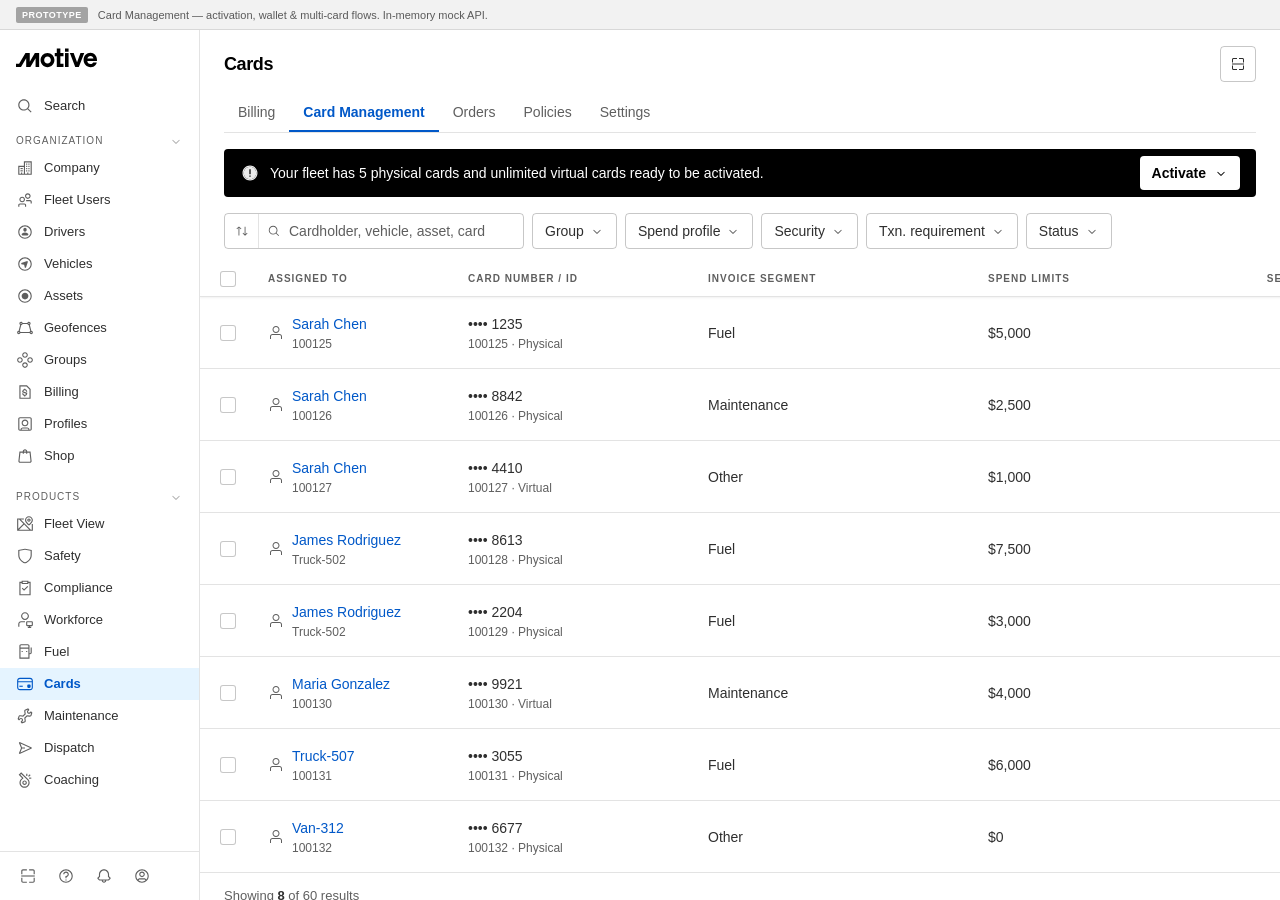
==== commit 2c2fdd52: "fix: virtual activation drawer fields (Figma 2122-10098) + banner styling - Virtual drawer: subtitle" ====
--- a/card-details-activated-count/index.html
+++ b/card-details-activated-count/index.html
@@ -55,6 +55,13 @@
 .menuwrap{position:relative}
 .act-btn{display:inline-flex;align-items:center;gap:8px;background:#fff;color:var(--content-emphasis);border:none;border-radius:var(--r-sm);padding:7px 12px;font:600 14px/20px 'Inter',sans-serif;cursor:pointer}
 .act-btn:hover{background:#f0f0f0}
+/* Bulk selection bar — replaces the black banner when rows are checked (Figma 2122:9468) */
+.selbar{display:none;align-items:center;gap:16px;margin:16px 24px 0;padding:0 16px;min-height:48px;background:#0073e7;color:#fff;border-radius:var(--r-sm)}
+.selbar.show{display:flex}
+.sel-msg{flex:1;font:400 14px/20px 'Inter',sans-serif;color:#fff}
+.sel-msg a{color:#fff;text-decoration:underline;cursor:pointer}
+.sel-kebab{width:32px;height:32px;border:none;background:transparent;color:#fff;border-radius:var(--r-sm);cursor:pointer;display:flex;align-items:center;justify-content:center}
+.sel-kebab:hover{background:rgba(255,255,255,.16)}
 .menu{display:none;position:absolute;background:#fff;border:1px solid var(--stroke-inactive);border-radius:var(--r-sm);box-shadow:0 4px 8px rgba(0,0,0,.16),0 0 0 1px rgba(0,0,0,.04);padding:4px 0;z-index:720;min-width:220px}
 .menu.open{display:block}
 .menu .mi{padding:9px 16px;font:400 14px/20px 'Inter',sans-serif;color:var(--content-standard);cursor:pointer;white-space:nowrap}
@@ -70,6 +77,9 @@
 .search .mg{margin:0 8px;color:var(--content-subdued);display:flex}
 .search input{border:none;outline:none;background:transparent;font:400 14px/20px 'Inter',sans-serif;color:var(--content-standard);flex:1;padding-right:10px}
 .search input::placeholder{color:var(--content-subdued)}
+.search.active{border-color:var(--stroke-active);background:var(--bg-accent)}
+.clearx{display:none;align-items:center;justify-content:center;width:34px;height:100%;cursor:pointer;color:var(--content-subdued);flex-shrink:0}
+.search.active .clearx{display:flex}
 .filt{display:inline-flex;align-items:center;gap:6px;border:1px solid var(--stroke-standard);border-radius:var(--r-sm);height:36px;padding:0 12px;font:400 14px/20px 'Inter',sans-serif;color:var(--content-standard);cursor:pointer;white-space:nowrap}
 .filt .ico{color:var(--content-subdued)}.filt:hover{background:var(--bg-secondary)}
 
@@ -113,6 +123,16 @@
 .df{flex-shrink:0;border-top:1px solid var(--stroke-inactive);padding:16px 24px;display:flex;gap:8px;justify-content:flex-end}
 .fld{margin-bottom:16px}
 .fld label{display:block;font:400 12px/16px 'Inter',sans-serif;color:var(--content-subdued);margin-bottom:6px}
+.fld .req{color:var(--content-negative)}
+.fld label .lbl-i,.section-lbl .lbl-i{color:var(--content-inactive);vertical-align:middle}
+.fld-help{font:400 12px/16px 'Inter',sans-serif;color:var(--content-subdued);margin-top:6px}
+.drawer-sub{font:400 13px/18px 'Inter',sans-serif;color:var(--content-subdued);margin-bottom:18px}
+.autorow{display:flex;align-items:center;gap:8px;margin-bottom:12px}
+.autolbl{flex:1;font:400 14px/20px 'Inter',sans-serif;color:var(--content-standard)}
+.autoinput{width:150px;height:36px;border:1px solid var(--stroke-standard);border-radius:var(--r-sm);padding:0 10px;font:400 14px/20px 'Inter',sans-serif;color:var(--content-standard);outline:none}
+.autoinput:focus{border-color:var(--stroke-active);box-shadow:0 0 0 2px rgba(0,115,231,.15)}
+.usd{display:inline-flex;align-items:center;height:36px;padding:0 10px;border:1px solid var(--stroke-standard);border-right:none;border-radius:var(--r-sm) 0 0 var(--r-sm);background:var(--bg-secondary);color:var(--content-subdued);font:400 14px/20px 'Inter',sans-serif}
+.autoinput-money{width:108px;border-radius:0 var(--r-sm) var(--r-sm) 0}
 .fld input,.fld select{width:100%;height:36px;border:1px solid var(--stroke-standard);border-radius:var(--r-sm);padding:0 10px;font:400 14px/20px 'Inter',sans-serif;color:var(--content-standard);background:#fff;outline:none}
 .fld input:focus,.fld select:focus{border-color:var(--stroke-active);box-shadow:0 0 0 2px rgba(0,115,231,.15)}
 .chkrow{display:flex;align-items:flex-start;gap:10px;padding:8px 0;cursor:pointer}
@@ -221,7 +241,7 @@
     </div>
 
     <div class="actbar" id="actbar">
-      <div class="msg"><span class="ico" data-ico="CircleExclamation"></span><span id="actbarMsg"></span></div>
+      <div class="msg"><span class="ico ico-20" data-ico="CircleExclamationFilled"></span><span id="actbarMsg"></span></div>
       <div class="menuwrap menuwrap-right" id="activateWrap">
         <button class="act-btn" id="activateBtn" aria-haspopup="true" aria-expanded="false">Activate <span class="ico ico-14" data-ico="ChevronDown"></span></button>
         <div class="menu" id="activateMenu" role="menu">
@@ -231,8 +251,21 @@
       </div>
     </div>
 
+    <div class="selbar" id="selbar">
+      <div class="sel-msg"><span id="selCount"></span> · <a id="selClear">Clear</a></div>
+      <div class="menuwrap menuwrap-right" id="bulkWrap">
+        <button class="sel-kebab" id="bulkBtn" aria-haspopup="true" aria-label="Bulk actions"><span class="ico ico-16" data-ico="Ellipses"></span></button>
+        <div class="menu" id="bulkMenu" role="menu">
+          <div class="mi" data-bulk="policies">Change policies</div>
+          <div class="mi" data-bulk="security">Edit security settings</div>
+          <div class="mi" data-bulk="freeze">Freeze cards</div>
+          <div class="mi danger" data-bulk="deactivate">Deactivate cards</div>
+        </div>
+      </div>
+    </div>
+
     <div class="fr">
-      <div class="search"><span class="sort" title="Sort"><span class="ico ico-14" data-ico="ArrowsVertical"></span></span><span class="mg"><span class="ico ico-14" data-ico="MagnifyingGlass"></span></span><input type="text" placeholder="Cardholder, vehicle, asset, card" autocomplete="off"/></div>
+      <div class="search" id="searchBox"><span class="sort" title="Sort"><span class="ico ico-14" data-ico="ArrowsVertical"></span></span><span class="mg"><span class="ico ico-14" data-ico="MagnifyingGlass"></span></span><input id="searchInput" type="text" placeholder="Cardholder, vehicle, asset, card" autocomplete="off"/><span class="clearx" id="clearSearch" title="Clear search"><span class="ico ico-16" data-ico="CrossUIBold"></span></span></div>
       <div class="filt">Group <span class="ico ico-14" data-ico="ChevronDown"></span></div>
       <div class="filt">Spend profile <span class="ico ico-14" data-ico="ChevronDown"></span></div>
       <div class="filt">Security <span class="ico ico-14" data-ico="ChevronDown"></span></div>
@@ -292,6 +325,7 @@
   var DRIVERS=['Sarah Chen','James Rodriguez','Maria Gonzalez','Aisha Khan','Tom Becker'];
 
   var STATUS={active:{l:'Active',c:'tag-positive'},locked:{l:'Locked',c:'tag-caution'},frozen:{l:'Frozen',c:'tag-warning'},deactivated:{l:'Deactivated',c:'tag-neutral'}};
+  var state={filter:''};   // table search/filter term
   function mask(f){f=String(f||'');var d=f.length>=4?'•••• ':'•• ';return d+f;}            // §2.3
   function money(n){return '$'+Number(n).toLocaleString('en-US');}
   function activatableCount(){return CARDS.filter(function(c){return c.cardStatus!=='deactivated'&&c.inWallet===false;}).length;} // §A.1
@@ -324,11 +358,21 @@
     var sub=c.vehicleId&&c.vehicleId!==c.assignedTo?('<div class="td-sub">'+esc(c.vehicleId)+'</div>'):'<div class="td-sub">'+esc(c.cardId)+'</div>';
     return '<div class="who"><span class="ico ico-16" data-ico="Person"></span><div><div class="nm">'+esc(c.assignedTo)+'</div>'+sub+'</div></div>';
   }
+  function cardById(id){return CARDS.find(function(c){return c.cardId===id;});}
+  function visibleCards(){
+    var q=(state.filter||'').trim().toLowerCase();
+    if(!q) return CARDS.slice();
+    return CARDS.filter(function(c){
+      return (c.assignedTo||'').toLowerCase().indexOf(q)>=0 || (c.vehicleId||'').toLowerCase().indexOf(q)>=0
+          || (c.lastFour||'').indexOf(q)>=0 || (c.cardId||'').indexOf(q)>=0;
+    });
+  }
   function renderTable(){
-    $('tableBody').innerHTML=CARDS.map(function(c,i){
+    var list=visibleCards();
+    $('tableBody').innerHTML=list.map(function(c){
       var s=STATUS[c.cardStatus];
       var sec=c.security==='mobile'?'<span class="ico ico-16 sec-ico" data-ico="Mobile" title="Mobile-based unlock"></span>':'<span class="dash">—</span>';
-      return '<div class="tr" data-i="'+i+'" role="button" tabindex="0" aria-label="Card details for '+esc(c.assignedTo||'unassigned')+' '+mask(c.lastFour)+'">'
+      return '<div class="tr" data-id="'+c.cardId+'" role="button" tabindex="0" aria-label="Card details for '+esc(c.assignedTo||'unassigned')+' '+mask(c.lastFour)+'">'
         +'<div class="td c-chk"><span class="chk rowchk" data-id="'+c.cardId+'"></span></div>'
         +'<div class="td c-holder">'+holderCell(c)+'</div>'
         +'<div class="td c-num"><span class="td-main">'+mask(c.lastFour)+'</span><span class="td-sub">'+c.cardId+' · '+(c.cardType==='virtual'?'Virtual':'Physical')+'</span></div>'
@@ -337,24 +381,36 @@
         +'<div class="td c-sec">'+sec+'</div>'
         +'<div class="td c-status"><span class="tag '+s.c+'">'+s.l+'</span></div>'
         +'<div class="td c-space"></div>'
-        +'<div class="td c-act"><button class="kebab" data-kebab="'+i+'" aria-label="More actions"><span class="ico ico-16" data-ico="Ellipses"></span></button></div>'
+        +'<div class="td c-act"><button class="kebab" data-kebab="'+c.cardId+'" aria-label="More actions"><span class="ico ico-16" data-ico="Ellipses"></span></button></div>'
         +'</div>';
-    }).join('');
-    $('tableFoot').innerHTML='Showing <b>'+CARDS.length+'</b> of 60 results';
+    }).join('') || '<div class="tf" style="padding:24px">No cards match "'+esc(state.filter)+'".</div>';
+    $('tableFoot').innerHTML = state.filter ? 'Showing <b>'+list.length+'</b> result'+(list.length!==1?'s':'') : 'Showing <b>'+CARDS.length+'</b> of 60 results';
     var body=$('tableBody');
-    body.querySelectorAll('.tr').forEach(function(r){var i=+r.getAttribute('data-i');
-      r.addEventListener('click',function(e){ if(e.target.closest('.kebab')||e.target.closest('.chk'))return; openCardDetails(CARDS[i]); });
-      r.addEventListener('keydown',function(e){if(e.key==='Enter'){openCardDetails(CARDS[i]);}});
+    body.querySelectorAll('.tr').forEach(function(r){var id=r.getAttribute('data-id');
+      r.addEventListener('click',function(e){ if(e.target.closest('.kebab')||e.target.closest('.chk'))return; openCardDetails(cardById(id)); });
+      r.addEventListener('keydown',function(e){if(e.key==='Enter'){openCardDetails(cardById(id));}});
     });
-    body.querySelectorAll('[data-kebab]').forEach(function(k){k.addEventListener('click',function(e){e.stopPropagation();openRowMenu(CARDS[+k.getAttribute('data-kebab')],k);});});
-    body.querySelectorAll('.rowchk').forEach(function(ch){ch.addEventListener('click',function(e){e.stopPropagation();ch.classList.toggle('on');});});
+    body.querySelectorAll('[data-kebab]').forEach(function(k){k.addEventListener('click',function(e){e.stopPropagation();openRowMenu(cardById(k.getAttribute('data-kebab')),k);});});
+    body.querySelectorAll('.rowchk').forEach(function(ch){ch.addEventListener('click',function(e){e.stopPropagation();ch.classList.toggle('on');updateSelBar();});});
     injectIcons(body);
-  }
+    updateSelBar();
+  }
+  // Bulk selection bar replaces the black banner when any row is checked.
+  function selectedIds(){return [].map.call(document.querySelectorAll('.rowchk.on'),function(ch){return ch.getAttribute('data-id');});}
+  function updateSelBar(){
+    var sel=document.querySelectorAll('.rowchk.on').length;
+    var total=document.querySelectorAll('.rowchk').length;
+    if($('selCount'))$('selCount').textContent=sel+' item'+(sel!==1?'s':'')+' selected';
+    $('selbar').classList.toggle('show',sel>0);
+    $('actbar').style.display=sel>0?'none':'';
+    $('selectAll').classList.toggle('on',total>0&&sel===total);
+  }
+  function clearSelection(){document.querySelectorAll('.rowchk.on').forEach(function(ch){ch.classList.remove('on');});updateSelBar();}
   function renderBanner(){
     var n=activatableCount();
     var wrap=$('activateWrap');
     if(n===0){ $('actbarMsg').textContent='No physical or virtual cards available to activate. Contact support.'; wrap.style.display='none'; }
-    else { $('actbarMsg').innerHTML='Your fleet has <b>&nbsp;'+n+' physical cards&nbsp;</b> and <b>&nbsp;unlimited virtual cards&nbsp;</b> ready to be activated.'; wrap.style.display=''; }
+    else { $('actbarMsg').textContent='Your fleet has '+n+' physical cards and unlimited virtual cards ready to be activated.'; wrap.style.display=''; }
   }
 
   /* ---------- Drawer helpers ---------- */
@@ -365,35 +421,70 @@
   ov.addEventListener('click',closeDrawer);
   document.addEventListener('keydown',function(e){if(e.key==='Escape'){closeDrawer();closeModal();$('rowMenu').classList.remove('open');$('activateMenu').classList.remove('open');}});
 
-  /* ---------- Flow A: Activation drawer ---------- */
+  /* ---------- Flow A: Activation drawer (matches Figma node 2122:10342) ---------- */
+  var POLICY={
+    spend:['Southeast Region Asset','West Coast Drivers Spend','Long-Haul Spend','Regional Spend'],
+    security:['Asset Security Policy','Drivers Security Policy'],
+    txn:['Asset Transaction Requirements','Driver Transaction Requirements'],
+    merchant:['No Restrictions (default)','West Coast Merchant Policy']
+  };
+  function selOpts(arr){return arr.map(function(o){return '<option>'+esc(o)+'</option>';}).join('');}
+  var LBL_I=' <span class="ico ico-14 lbl-i" data-ico="CircleExclamation"></span>';
   function openActivate(type){
-    var pool=UNASSIGNED.filter(function(u){return u.cardType===type;});
-    var cardOpts=pool.map(function(u){return '<option value="'+u.cardId+'">'+mask(u.lastFour)+' · '+u.cardId+'</option>';}).join('');
-    var driverOpts='<option value=""></option>'+DRIVERS.map(function(d){return '<option>'+d+'</option>';}).join('');
-    var walletField = type==='physical' ? '<label class="chkrow" id="walletChkRow"><span class="chk" id="walletChk"></span><span>Add this card to driver\'s digital wallet</span></label>' : '';
+    var isV=type==='virtual';
+    var title=isV?'Activate Virtual Card':'Activate physical card';
+    var driverOpts='<option value="" disabled selected>Select</option>'+DRIVERS.map(function(d){return '<option>'+esc(d)+'</option>';}).join('');
+    // virtual policy selects default to "<Default policy> (default)"
+    var defOpt='<option>&lt;Default policy&gt; (default)</option>';
+    function pol(arr){return isV ? defOpt+selOpts(arr) : selOpts(arr);}
+    var subtitle = isV ? '<p class="drawer-sub">We\'ll notify the assigned cardholder about their virtual card.</p>' : '';
+    var idField = isV
+      ? '<div class="fld"><label>Card ID'+LBL_I+'</label><input id="actCardId" maxlength="21" autocomplete="off"/><div class="fld-help">21 characters max. Hyphens (-), periods (.), and commas (,) are allowed.</div></div>'
+      : '<div class="fld"><label>Last 4 digits of card number <span class="req">*</span></label><input id="actLast4" inputmode="numeric" maxlength="4" autocomplete="off"/></div>';
+    var autoDeact = isV
+      ? '<div class="sep"></div><div class="section-lbl">Auto-Deactivation Rules'+LBL_I+'</div>'
+        +'<div class="autorow"><span class="autolbl">Max no. of transactions</span><input class="autoinput" placeholder="Unlimited"/></div>'
+        +'<div class="autorow"><span class="autolbl">Max total spend</span><span class="usd">USD $</span><input class="autoinput autoinput-money" placeholder="Unlimited"/></div>'
+      : '';
     openDrawer(
-      '<div class="dh"><h2 id="drawerTitle">Activate '+(type==='physical'?'Physical':'Virtual')+' Card</h2><button class="icon-btn" aria-label="Close" onclick="_closeDrawer()"><span class="ico ico-20" data-ico="CrossUIBold"></span></button></div>'
+      '<div class="dh"><h2 id="drawerTitle">'+title+'</h2><button class="icon-btn" aria-label="Close" onclick="_closeDrawer()"><span class="ico ico-20" data-ico="CrossUIBold"></span></button></div>'
       +'<div class="db">'
-        +'<div class="section-lbl">Card</div>'
-        +'<div class="fld"><label>Select card</label><select id="actCard">'+(cardOpts||'<option>No unassigned '+type+' cards</option>')+'</select></div>'
-        +'<div class="fld"><label>Assignee</label><input id="actAssignee" list="driverList" placeholder="Search driver…" value="'+(DRIVERS[0]||'')+'"/><datalist id="driverList">'+driverOpts+'</datalist></div>'
-        +'<div class="section-lbl">Configure</div>'
-        +walletField
+        +subtitle
+        +'<div class="fld"><label>Assign card to <span class="req">*</span></label><select id="actAssignee" autocomplete="off">'+driverOpts+'</select></div>'
+        +idField
+        +'<label class="chkrow" id="walletChkRow"><span class="chk" id="walletChk"></span><span>Add this card to the driver\'s wallet'+(isV?'.':'')+'</span></label>'
+        +'<div class="sep"></div>'
+        +'<div class="section-lbl">Card policies</div>'
+        +'<div class="fld"><label>Spend Limits <span class="req">*</span></label><select>'+pol(POLICY.spend)+'</select></div>'
+        +'<div class="fld"><label>Security and Fraud <span class="req">*</span></label><select>'+pol(POLICY.security)+'</select></div>'
+        +'<div class="fld"><label>Transaction Requirements <span class="req">*</span></label><select>'+pol(POLICY.txn)+'</select></div>'
+        +'<div class="fld"><label>Merchant <span class="req">*</span></label><select>'+pol(POLICY.merchant)+'</select></div>'
+        +autoDeact
       +'</div>'
-      +'<div class="df"><button class="btn" onclick="_closeDrawer()">Cancel</button><button class="btn btn-primary" id="confirmActivate">Confirm Activation</button></div>'
+      +'<div class="df"><button class="btn" onclick="_closeDrawer()">Cancel</button><button class="btn btn-primary" id="confirmActivate">Activate</button></div>'
     );
     var wc=$('walletChk'); if(wc){$('walletChkRow').addEventListener('click',function(){wc.classList.toggle('on');});}
     $('confirmActivate').addEventListener('click',function(){
-      var sel=$('actCard'); var card=pool.find(function(u){return u.cardId===(sel&&sel.value);})||pool[0];
-      var assignee=($('actAssignee').value||'').trim()||'Unassigned driver';
-      var addWallet=type==='physical'&&$('walletChk').classList.contains('on');
-      if(!card){toast({type:'error',msg:'No card selected.'});return;}
+      var assignee=$('actAssignee').value;
+      if(!assignee){toast({type:'error',msg:'Select who to assign the card to.'});return;}
+      var last4, cardId;
+      if(isV){
+        var id=($('actCardId').value||'').trim();
+        if(!id){toast({type:'error',msg:'Enter a Card ID.'});return;}
+        cardId=id; last4=(id.replace(/[^0-9]/g,'').slice(-4))||id.slice(-4);
+      } else {
+        last4=($('actLast4').value||'').replace(/\D/g,'').slice(0,4);
+        if(!last4){toast({type:'error',msg:'Enter the last 4 digits of the card.'});return;}
+        cardId=String(100200+Math.floor(Math.random()*799));
+      }
+      var addWallet=$('walletChk')&&$('walletChk').classList.contains('on');
+      var card={cardId:cardId,cardType:type,lastFour:last4,invoiceSegment:'Fuel',spendLimit:5000,expirationDate:'2027-01-31',security:'mobile'};
       var btn=this;btn.disabled=true;btn.textContent='Activating…';
       api.activate(card,assignee,addWallet).then(function(c){
         closeDrawer();renderBanner();renderTable();
         toast({type:'success',msg:'Card '+mask(c.lastFour)+' activated for '+assignee});
       }).catch(function(){
-        btn.disabled=false;btn.textContent='Confirm Activation';
+        btn.disabled=false;btn.textContent='Activate';
         toast({type:'error',msg:'Failed to activate card. Please try again.',retry:function(){$('confirmActivate')&&$('confirmActivate').click();}});
       });
     });
@@ -470,38 +561,17 @@
   }
   document.addEventListener('click',function(e){ if(!e.target.closest('#rowMenu')&&!e.target.closest('[data-kebab]')&&!e.target.closest('[data-kebab-detail]'))$('rowMenu').classList.remove('open'); });
 
-  /* ---------- Flow D: multi-card panel ---------- */
+  /* ---------- "+N more cards" → filter the full table by assignee (Figma 2114:11751) ---------- */
   window._openMulti=function(holder){
-    var cards=cardsForHolder(holder);
-    var rows=cards.map(function(c){return '<div class="mc-row"><span class="mc-c1"><span class="chk mc-chk" data-id="'+c.cardId+'"></span></span><div class="mc-c2"><div class="nm">'+esc(holder)+'</div><div class="sub">'+mask(c.lastFour)+' · '+c.cardId+'</div></div><span class="mc-c3"><span class="tag '+STATUS[c.cardStatus].c+'">'+STATUS[c.cardStatus].l+'</span></span></div>';}).join('');
-    openDrawer(
-      '<div class="dh"><span class="back icon-btn" onclick="_backToDetail()"><span class="ico ico-20" data-ico="ChevronLeft"></span></span><h2 id="drawerTitle">Manage '+cards.length+' Cards</h2><button class="icon-btn" aria-label="Close" onclick="_closeDrawer()"><span class="ico ico-20" data-ico="CrossUIBold"></span></button></div>'
-      +'<div class="db">'
-        +'<div class="fld"><label>Assignee</label><input value="'+esc(holder)+'"/></div>'
-        +'<label class="chkrow"><span class="chk" id="mcAll"></span><span>Select all '+cards.length+' cards</span></label>'
-        +'<div class="mc-table"><div class="mc-head"><span class="mc-c1"></span><span class="mc-c2">Assigned to / Card</span><span class="mc-c3">Status</span></div>'+rows+'</div>'
-        +'<div class="actionbar" id="actionbar"><button class="btn" onclick="_bulkModal(\'policies\')">Change policies</button><button class="btn" onclick="_bulkModal(\'security\')">Edit security settings</button></div>'
-      +'</div>'
-    );
-    function sync(){var any=drawer.querySelectorAll('.mc-chk.on').length>0;$('actionbar').classList.toggle('show',any);}
-    drawer.querySelectorAll('.mc-chk').forEach(function(ch){ch.addEventListener('click',function(){ch.classList.toggle('on');sync();});});
-    $('mcAll').addEventListener('click',function(){var on=!$('mcAll').classList.contains('on');$('mcAll').classList.toggle('on',on);drawer.querySelectorAll('.mc-chk').forEach(function(ch){ch.classList.toggle('on',on);});sync();});
-    window._multiHolder=holder;
+    closeDrawer();
+    setSearch(holder);
   };
-  window._backToDetail=function(){var c=cardsForHolder(window._multiHolder)[0];if(c)openCardDetails(c);};
-  window._bulkModal=function(tab){
-    var n=drawer.querySelectorAll('.mc-chk.on').length;
-    openModal(
-      '<div class="modal-h">Update '+n+' Selected Cards</div>'
-      +'<div class="modal-tabs"><div class="modal-tab'+(tab==='policies'?' active':'')+'" data-tab="policies">Policies</div><div class="modal-tab'+(tab==='security'?' active':'')+'" data-tab="security">Security</div></div>'
-      +'<div class="modal-b" id="modalBody"></div>'
-      +'<div class="modal-f"><button class="btn" onclick="_closeModal()">Cancel</button><button class="btn btn-primary" id="modalApply">Apply</button></div>'
-    );
-    function paint(t){$('modalBody').innerHTML = t==='policies' ? 'Choose a spend/merchant policy to apply to all '+n+' selected cards.' : 'Choose security settings (e.g. mobile-based unlock) to apply to all '+n+' selected cards.';}
-    paint(tab);
-    $('modal').querySelectorAll('.modal-tab').forEach(function(mt){mt.addEventListener('click',function(){$('modal').querySelectorAll('.modal-tab').forEach(function(x){x.classList.remove('active');});mt.classList.add('active');paint(mt.getAttribute('data-tab'));});});
-    $('modalApply').addEventListener('click',function(){closeModal();drawer.querySelectorAll('.mc-chk.on').forEach(function(c){c.classList.remove('on');});$('actionbar')&&$('actionbar').classList.remove('show');$('mcAll')&&$('mcAll').classList.remove('on');toast({msg:'Updated '+n+' card'+(n>1?'s':'')});});
-  };
+  function setSearch(value){
+    state.filter=value;
+    var inp=$('searchInput'); if(inp) inp.value=value;
+    $('searchBox').classList.toggle('active',!!value);
+    renderTable();
+  }
 
   /* ---------- Modal + confirm ---------- */
   var modalOv=$('modalOv'),modal=$('modal');
@@ -518,7 +588,20 @@
   aBtn.addEventListener('click',function(e){e.stopPropagation();var o=aMenu.classList.toggle('open');aBtn.setAttribute('aria-expanded',o?'true':'false');});
   document.addEventListener('click',function(e){if(!e.target.closest('#activateWrap'))aMenu.classList.remove('open');});
   aMenu.querySelectorAll('[data-activate]').forEach(function(mi){mi.addEventListener('click',function(){aMenu.classList.remove('open');openActivate(mi.getAttribute('data-activate'));});});
-  $('selectAll').addEventListener('click',function(){var on=!$('selectAll').classList.contains('on');$('selectAll').classList.toggle('on',on);document.querySelectorAll('.rowchk').forEach(function(ch){ch.classList.toggle('on',on);});});
+  $('selectAll').addEventListener('click',function(){var on=!$('selectAll').classList.contains('on');document.querySelectorAll('.rowchk').forEach(function(ch){ch.classList.toggle('on',on);});updateSelBar();});
+  $('selClear').addEventListener('click',clearSelection);
+  var bulkBtn=$('bulkBtn'),bulkMenu=$('bulkMenu');
+  bulkBtn.addEventListener('click',function(e){e.stopPropagation();bulkMenu.classList.toggle('open');});
+  document.addEventListener('click',function(e){if(!e.target.closest('#bulkWrap'))bulkMenu.classList.remove('open');});
+  bulkMenu.querySelectorAll('[data-bulk]').forEach(function(mi){mi.addEventListener('click',function(){
+    bulkMenu.classList.remove('open');
+    var ids=selectedIds(),n=ids.length,act=mi.getAttribute('data-bulk');
+    if(act==='freeze'){ids.forEach(function(id){var c=cardById(id);if(c)c.cardStatus='frozen';});renderTable();toast({msg:'Froze '+n+' card'+(n>1?'s':'')});}
+    else if(act==='deactivate'){ids.forEach(function(id){var c=cardById(id);if(c)c.cardStatus='deactivated';});renderTable();renderBanner();toast({msg:'Deactivated '+n+' card'+(n>1?'s':'')});}
+    else{toast({msg:(act==='policies'?'Updated policies for ':'Updated security for ')+n+' card'+(n>1?'s':'')});clearSelection();}
+  });});
+  $('searchInput').addEventListener('input',function(){setSearch(this.value);});
+  $('clearSearch').addEventListener('click',function(){setSearch('');$('searchInput').focus();});
 
   injectIcons(document);renderBanner();renderTable();
 })();
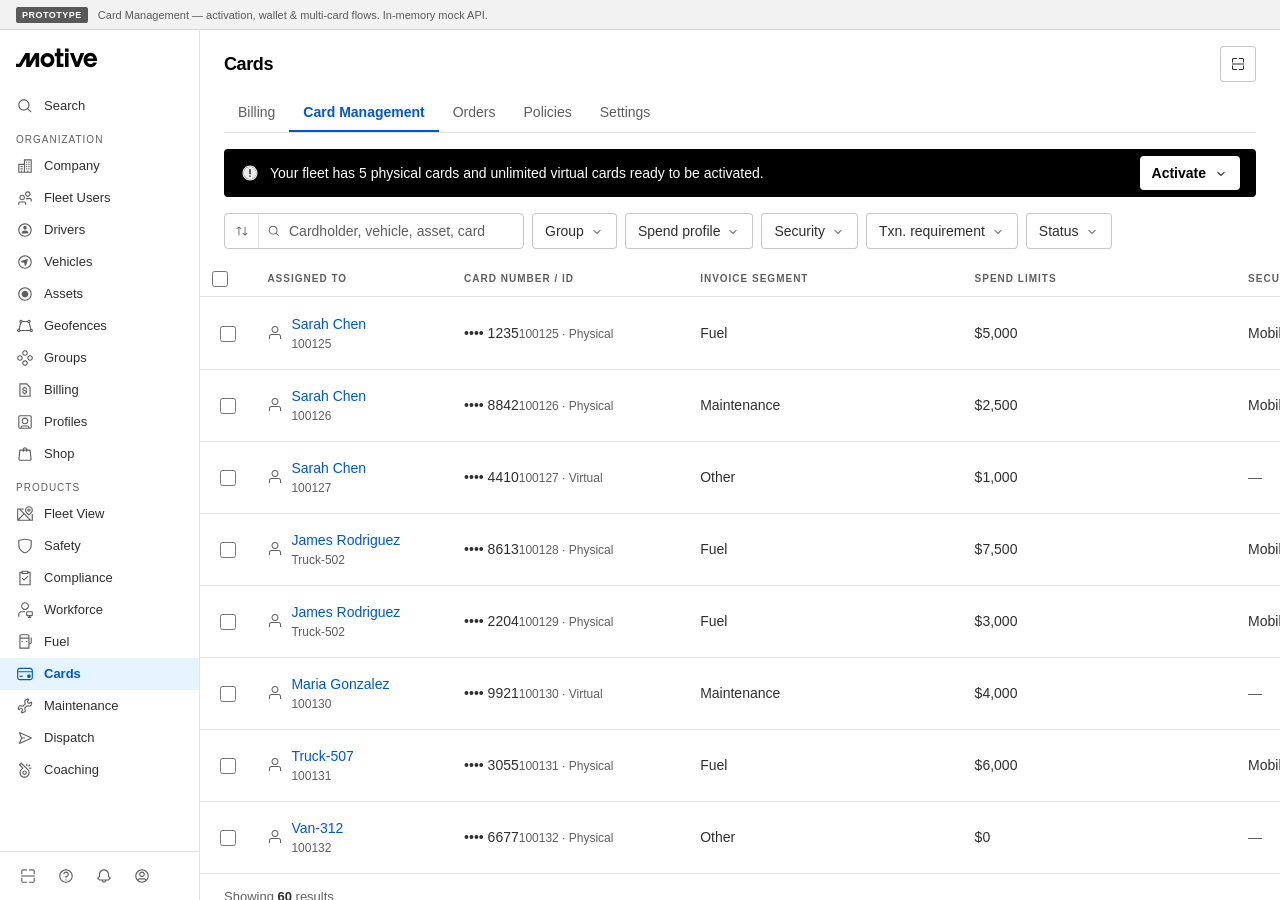
==== commit 0e149189: "fix(audit): accessibility + fidelity pass (A2,A3,A4-A15,B,C,D) - A2: Security column renders text (M" ====
--- a/card-details-activated-count/index.html
+++ b/card-details-activated-count/index.html
@@ -5,126 +5,125 @@
 <meta name="viewport" content="width=device-width,initial-scale=1.0"/>
 <title>Motive · Card Management — Activation & Wallet Prototype</title>
 <style>
-/* Tokens + icons sourced from KeepTruckin/webapp (libs/phoenix). Vanilla HTML prototype;
-   API is mocked in-memory (MSW is not viable on static hosting — see README). */
+/* Tokens mirror Phoenix web token VALUES (sourced from webapp libs/phoenix). */
 :root{
   --content-emphasis:#000;--content-standard:#000000d1;--content-subdued:#000000a1;--content-inactive:#00000054;
   --content-active:#0058c8;--content-positive:#1b6c2d;--content-caution:#7d5800;--content-warning:#9f4100;--content-negative:#bd0e00;
   --bg-primary:#fff;--bg-secondary:#fcfcfc;--bg-tertiary:#f7f7f7;--bg-neutral:#f2f2f2;
   --bg-positive:#e0f7e5;--bg-caution:#fff1cf;--bg-warning:#ffe8d6;--bg-negative:#ffe7e5;--bg-accent:#e5f4ff;--bg-info:#f4f6f8;
+  --bg-bold-accent:#0058c8;--bg-hover:rgba(0,0,0,.04);--bg-pressed:rgba(0,0,0,.08);
   --stroke-inactive:#0000001c;--stroke-standard:#00000038;--stroke-active:#0073e7;
   --r-xs:2px;--r-sm:4px;
 }
 *{box-sizing:border-box;margin:0;padding:0}
 body{font:400 14px/20px 'Inter',system-ui,sans-serif;font-feature-settings:"tnum" 1,"calt" 1;background:var(--bg-tertiary);color:var(--content-standard);display:flex;flex-direction:column;height:100vh;overflow:hidden}
+.vh{position:absolute!important;width:1px;height:1px;padding:0;margin:-1px;overflow:hidden;clip:rect(0 0 0 0);white-space:nowrap;border:0}
+:focus-visible{outline:2px solid var(--stroke-active);outline-offset:2px;border-radius:2px}
+button{font-family:inherit}
 .ico{display:inline-flex;width:18px;height:18px;flex-shrink:0}
 .ico svg{width:100%;height:100%;display:block}
 .ico [fill="black"]{fill:currentColor}
 .ico-14{width:14px;height:14px}.ico-16{width:16px;height:16px}.ico-20{width:20px;height:20px}
 
 .proto{display:flex;align-items:center;gap:10px;height:30px;background:var(--bg-neutral);border-bottom:1px solid var(--stroke-inactive);padding:0 16px;flex-shrink:0;font:400 11px/14px 'Inter',sans-serif;color:var(--content-subdued)}
-.proto .tag{font:600 9px/12px 'Inter',sans-serif;letter-spacing:.5px;text-transform:uppercase;background:var(--content-inactive);color:#fff;border-radius:2px;padding:2px 6px}
+.proto .tag{font:600 9px/12px 'Inter',sans-serif;letter-spacing:.5px;text-transform:uppercase;background:var(--content-subdued);color:#fff;border-radius:2px;padding:2px 6px}
 
 .app{display:flex;flex:1;overflow:hidden}
 .sb{width:200px;flex-shrink:0;background:var(--bg-primary);border-right:1px solid var(--stroke-inactive);display:flex;flex-direction:column;overflow:hidden}
 .sb-logo{padding:18px 16px 14px}
 .logo-img{height:24px;width:auto;display:block}
 .sb-scroll{flex:1;overflow-y:auto;padding:4px 0 8px}
-.sb-item{display:flex;align-items:center;gap:10px;padding:7px 16px;color:var(--content-standard);font:400 13px/18px 'Inter',sans-serif;cursor:pointer;white-space:nowrap}
-.sb-item:hover{background:rgba(0,0,0,.03)}
-.sb-item.active{color:var(--content-active);background:var(--bg-accent);font-weight:600}
-.sb-item .ico{color:var(--content-subdued)}.sb-item.active .ico{color:var(--content-active)}
-.sb-section{display:flex;align-items:center;justify-content:space-between;padding:12px 16px 4px;font:400 10px/12px 'Inter',sans-serif;letter-spacing:1px;text-transform:uppercase;color:var(--content-subdued)}
-.sb-section .ico{color:var(--content-inactive)}
+.sb-item{display:flex;align-items:center;gap:10px;width:100%;text-align:left;padding:7px 16px;border:none;background:transparent;color:var(--content-standard);font:400 13px/18px 'Inter',sans-serif;cursor:pointer;white-space:nowrap}
+.sb-item:hover{background:var(--bg-hover)}
+.sb-item[aria-current="page"]{color:var(--content-active);background:var(--bg-accent);font-weight:600}
+.sb-item .ico{color:var(--content-subdued)}.sb-item[aria-current="page"] .ico{color:var(--content-active)}
+.sb-section{padding:12px 16px 4px;font:400 10px/12px 'Inter',sans-serif;letter-spacing:1px;text-transform:uppercase;color:var(--content-subdued)}
 .sb-foot{display:flex;align-items:center;gap:6px;padding:8px 12px;border-top:1px solid var(--stroke-inactive);flex-shrink:0}
-.sb-foot .fi{width:32px;height:32px;display:flex;align-items:center;justify-content:center;border-radius:var(--r-sm);color:var(--content-subdued);cursor:pointer}
+.sb-foot .fi{width:32px;height:32px;display:flex;align-items:center;justify-content:center;border:none;background:transparent;border-radius:var(--r-sm);color:var(--content-subdued);cursor:pointer}
 .sb-foot .fi:hover{background:var(--bg-neutral)}
 
 .main{flex:1;display:flex;flex-direction:column;overflow:hidden;background:var(--bg-primary)}
 .ph{padding:16px 24px 0;flex-shrink:0}
 .ph-row{display:flex;align-items:center;justify-content:space-between;margin-bottom:12px}
 .ph-title{font:600 18px/24px 'Inter',sans-serif;letter-spacing:-.4px;color:var(--content-emphasis)}
-.icon-square{width:36px;height:36px;border:1px solid var(--stroke-standard);border-radius:var(--r-sm);display:flex;align-items:center;justify-content:center;cursor:pointer;color:var(--content-standard)}
+.icon-square{width:36px;height:36px;border:1px solid var(--stroke-standard);border-radius:var(--r-sm);background:#fff;display:flex;align-items:center;justify-content:center;cursor:pointer;color:var(--content-standard)}
 .tabs{display:flex;border-bottom:1px solid var(--stroke-inactive)}
-.tab{padding:8px 14px;font:400 14px/20px 'Inter',sans-serif;color:var(--content-subdued);cursor:pointer;border-bottom:2px solid transparent}
-.tab.active{color:var(--content-active);border-bottom-color:var(--content-active);font-weight:600}
+.tab{padding:8px 14px;border:none;background:transparent;font:400 14px/20px 'Inter',sans-serif;color:var(--content-subdued);cursor:pointer;border-bottom:2px solid transparent}
+.tab[aria-selected="true"]{color:var(--content-active);border-bottom-color:var(--content-active);font-weight:600}
 
 .actbar{display:flex;align-items:center;gap:16px;margin:16px 24px 0;padding:0 16px;min-height:48px;background:var(--content-emphasis);color:#fff;border-radius:var(--r-sm)}
 .actbar .msg{flex:1;display:flex;align-items:center;gap:10px;font:400 14px/20px 'Inter',sans-serif}
-.actbar .msg .ico{opacity:.92}.actbar .msg b{font-weight:600}
+.actbar .msg .ico{opacity:.92}
 .menuwrap{position:relative}
 .act-btn{display:inline-flex;align-items:center;gap:8px;background:#fff;color:var(--content-emphasis);border:none;border-radius:var(--r-sm);padding:7px 12px;font:600 14px/20px 'Inter',sans-serif;cursor:pointer}
-.act-btn:hover{background:#f0f0f0}
-/* Bulk selection bar — replaces the black banner when rows are checked (Figma 2122:9468) */
-.selbar{display:none;align-items:center;gap:16px;margin:16px 24px 0;padding:0 16px;min-height:48px;background:#0073e7;color:#fff;border-radius:var(--r-sm)}
+.act-btn:hover{background:var(--bg-neutral)}
+.selbar{display:none;align-items:center;gap:16px;margin:16px 24px 0;padding:0 16px;min-height:48px;background:var(--bg-bold-accent);color:#fff;border-radius:var(--r-sm)}
 .selbar.show{display:flex}
 .sel-msg{flex:1;font:400 14px/20px 'Inter',sans-serif;color:#fff}
-.sel-msg a{color:#fff;text-decoration:underline;cursor:pointer}
+.sel-clear{color:#fff;background:transparent;border:none;text-decoration:underline;cursor:pointer;font:400 14px/20px 'Inter',sans-serif;padding:2px 4px}
 .sel-kebab{width:32px;height:32px;border:none;background:transparent;color:#fff;border-radius:var(--r-sm);cursor:pointer;display:flex;align-items:center;justify-content:center}
 .sel-kebab:hover{background:rgba(255,255,255,.16)}
 .menu{display:none;position:absolute;background:#fff;border:1px solid var(--stroke-inactive);border-radius:var(--r-sm);box-shadow:0 4px 8px rgba(0,0,0,.16),0 0 0 1px rgba(0,0,0,.04);padding:4px 0;z-index:720;min-width:220px}
 .menu.open{display:block}
-.menu .mi{padding:9px 16px;font:400 14px/20px 'Inter',sans-serif;color:var(--content-standard);cursor:pointer;white-space:nowrap}
-.menu .mi:hover{background:var(--bg-secondary)}
+.menu .mi{display:block;width:100%;text-align:left;border:none;background:transparent;padding:9px 16px;font:400 14px/20px 'Inter',sans-serif;color:var(--content-standard);cursor:pointer;white-space:nowrap}
+.menu .mi:hover,.menu .mi:focus{background:var(--bg-secondary);outline:none}
 .menu .mi.danger{color:var(--content-negative)}
-.menu .mi.disabled{color:var(--content-inactive);cursor:not-allowed}
 .menu .sep{height:1px;background:var(--stroke-inactive);margin:4px 0}
 .menuwrap-right .menu{right:0}
 
 .fr{display:flex;align-items:center;gap:8px;padding:16px 24px 12px;flex-shrink:0}
 .search{display:flex;align-items:center;border:1px solid var(--stroke-standard);border-radius:var(--r-sm);height:36px;width:300px;overflow:hidden}
-.search .sort{display:flex;align-items:center;justify-content:center;width:34px;height:100%;border-right:1px solid var(--stroke-inactive);color:var(--content-subdued);cursor:pointer}
+.search:focus-within{border-color:var(--stroke-active);box-shadow:0 0 0 2px rgba(0,115,231,.15)}
+.search .sort{display:flex;align-items:center;justify-content:center;width:34px;height:100%;border:none;border-right:1px solid var(--stroke-inactive);background:transparent;color:var(--content-subdued);cursor:pointer}
 .search .mg{margin:0 8px;color:var(--content-subdued);display:flex}
 .search input{border:none;outline:none;background:transparent;font:400 14px/20px 'Inter',sans-serif;color:var(--content-standard);flex:1;padding-right:10px}
 .search input::placeholder{color:var(--content-subdued)}
 .search.active{border-color:var(--stroke-active);background:var(--bg-accent)}
-.clearx{display:none;align-items:center;justify-content:center;width:34px;height:100%;cursor:pointer;color:var(--content-subdued);flex-shrink:0}
+.clearx{display:none;align-items:center;justify-content:center;width:34px;height:100%;border:none;background:transparent;cursor:pointer;color:var(--content-subdued);flex-shrink:0}
 .search.active .clearx{display:flex}
-.filt{display:inline-flex;align-items:center;gap:6px;border:1px solid var(--stroke-standard);border-radius:var(--r-sm);height:36px;padding:0 12px;font:400 14px/20px 'Inter',sans-serif;color:var(--content-standard);cursor:pointer;white-space:nowrap}
+.filt{display:inline-flex;align-items:center;gap:6px;border:1px solid var(--stroke-standard);border-radius:var(--r-sm);height:36px;padding:0 12px;background:#fff;font:400 14px/20px 'Inter',sans-serif;color:var(--content-standard);cursor:pointer;white-space:nowrap}
 .filt .ico{color:var(--content-subdued)}.filt:hover{background:var(--bg-secondary)}
 
 .ta{flex:1;overflow:auto}
-.tw{min-width:1320px}
-.thead{display:flex;position:sticky;top:0;z-index:5;background:var(--bg-primary);box-shadow:inset 0 -1px 0 var(--stroke-inactive),0 1px 2px rgba(0,0,0,.06);height:36px}
-.th{display:flex;align-items:center;padding:0 12px;font:600 10px/12px 'Inter',sans-serif;letter-spacing:1px;text-transform:uppercase;color:var(--content-subdued);white-space:nowrap;flex-shrink:0}
-.tr{display:flex;align-items:center;border-bottom:1px solid var(--stroke-inactive);min-height:72px;cursor:pointer}
-.tr:hover{background:var(--bg-secondary)}.tr.is-open{background:var(--bg-accent)}
-.td{display:flex;flex-direction:column;justify-content:center;padding:12px;overflow:hidden;flex-shrink:0}
+.ctable{border-collapse:collapse;min-width:1420px;width:100%}
+.ctable thead th{position:sticky;top:0;z-index:5;background:var(--bg-primary);box-shadow:inset 0 -1px 0 var(--stroke-inactive),0 1px 2px rgba(0,0,0,.06);height:36px;padding:0 12px;text-align:left;vertical-align:middle;font:600 10px/12px 'Inter',sans-serif;letter-spacing:1px;text-transform:uppercase;color:var(--content-subdued);white-space:nowrap}
+.ctable td{padding:12px;height:72px;vertical-align:middle;border-bottom:1px solid var(--stroke-inactive);overflow:hidden}
+.ctable tbody tr{cursor:pointer}
+.ctable tbody tr:hover{background:var(--bg-secondary)}
+.ctable tbody tr.is-open{background:var(--bg-accent)}
+.col-chk{width:56px;text-align:center}.col-holder{width:200px}.col-num{width:240px}.col-seg{width:280px}.col-spend{width:280px}.col-sec{width:180px}.col-status{width:120px}.col-act{width:64px;text-align:center}
 .td-main{font:400 14px/20px 'Inter',sans-serif;color:var(--content-standard)}
 .td-sub{font:400 12px/16px 'Inter',sans-serif;color:var(--content-subdued);margin-top:2px}
-.c-chk{width:56px;align-items:center;justify-content:center;flex-direction:row}
-.c-holder{width:200px}.c-num{width:240px}.c-seg{width:280px}.c-spend{width:280px}.c-sec{width:80px;align-items:center;justify-content:center;flex-direction:row}.c-status{width:120px}.c-space{flex:1;min-width:0}.c-act{width:64px;align-items:center;justify-content:center;flex-direction:row}
-.chk{width:16px;height:16px;border:1.5px solid var(--stroke-standard);border-radius:3px;cursor:pointer;display:inline-flex;align-items:center;justify-content:center;background:#fff}
-.chk.on{background:var(--stroke-active);border-color:var(--stroke-active);color:#fff}
-.chk.on::after{content:"";width:9px;height:5px;border-left:2px solid #fff;border-bottom:2px solid #fff;transform:rotate(-45deg);margin-top:-2px}
-.who{display:flex;align-items:center;gap:8px}.who .ico{color:var(--content-subdued)}.who .nm{font:400 14px/20px 'Inter',sans-serif;color:var(--content-active)}
-.unassigned{color:var(--content-inactive);font-style:italic}
-.dash{color:var(--content-inactive)}.sec-ico{color:var(--content-subdued)}
+.cbx{width:16px;height:16px;margin:0;accent-color:var(--stroke-active);cursor:pointer;vertical-align:middle}
+.who{display:flex;align-items:center;gap:8px}.who .ico{color:var(--content-subdued)}
+.who .nm{border:none;background:transparent;padding:0;font:400 14px/20px 'Inter',sans-serif;color:var(--content-active);cursor:pointer;text-align:left}
+.who .nm:hover{text-decoration:underline}
+.unassigned{color:var(--content-subdued);font-style:italic}
+.dash{color:var(--content-subdued)}
 .tag{display:inline-flex;align-items:center;justify-content:center;padding:2px 8px;border-radius:var(--r-xs);font:400 14px/20px 'Inter',sans-serif;width:fit-content}
 .tag-positive{background:var(--bg-positive);color:var(--content-positive)}
 .tag-caution{background:var(--bg-caution);color:var(--content-caution)}
 .tag-warning{background:var(--bg-warning);color:var(--content-warning)}
 .tag-neutral{background:var(--bg-neutral);color:var(--content-standard)}
-.kebab{width:32px;height:32px;border:none;background:transparent;border-radius:var(--r-sm);display:flex;align-items:center;justify-content:center;color:var(--content-subdued);cursor:pointer}
+.kebab{width:32px;height:32px;border:none;background:transparent;border-radius:var(--r-sm);display:inline-flex;align-items:center;justify-content:center;color:var(--content-subdued);cursor:pointer}
 .kebab:hover{background:var(--bg-neutral)}
 .tf{padding:14px 24px;font:400 13px/18px 'Inter',sans-serif;color:var(--content-subdued)}.tf b{color:var(--content-standard)}
 
 /* Drawer */
 .overlay{display:none;position:fixed;inset:0;z-index:700;background:rgba(0,0,0,.35)}.overlay.open{display:block}
-.drawer{position:fixed;top:0;right:0;width:384px;max-width:100vw;height:100%;background:var(--bg-primary);box-shadow:-4px 0 24px rgba(0,0,0,.18);display:flex;flex-direction:column;overflow:hidden;z-index:701;transform:translateX(100%);transition:transform .18s ease}
+.drawer{position:fixed;top:0;right:0;width:480px;max-width:100vw;height:100%;background:var(--bg-primary);box-shadow:-4px 0 24px rgba(0,0,0,.18);display:flex;flex-direction:column;overflow:hidden;z-index:701;transform:translateX(100%);transition:transform .18s ease}
 .overlay.open .drawer{transform:translateX(0)}
-.drawer.wide{width:480px}
 .dh{display:flex;align-items:center;gap:12px;padding:18px 24px;border-bottom:1px solid var(--stroke-inactive);flex-shrink:0}
 .dh h2{flex:1;font:600 18px/24px 'Inter',sans-serif;letter-spacing:-.25px;color:var(--content-emphasis)}
-.dh .back{cursor:pointer;color:var(--content-subdued)}
 .icon-btn{width:28px;height:28px;border:none;background:transparent;border-radius:var(--r-sm);cursor:pointer;display:flex;align-items:center;justify-content:center;color:var(--content-subdued)}
 .icon-btn:hover{background:var(--bg-neutral)}
 .db{flex:1;overflow-y:auto;padding:24px}
-.df{flex-shrink:0;border-top:1px solid var(--stroke-inactive);padding:16px 24px;display:flex;gap:8px;justify-content:flex-end}
+.df{flex-shrink:0;border-top:1px solid var(--stroke-inactive);padding:16px 24px;display:flex;gap:8px;justify-content:space-between;align-items:center}
+.df-actions{display:flex;gap:8px}
 .fld{margin-bottom:16px}
 .fld label{display:block;font:400 12px/16px 'Inter',sans-serif;color:var(--content-subdued);margin-bottom:6px}
 .fld .req{color:var(--content-negative)}
-.fld label .lbl-i,.section-lbl .lbl-i{color:var(--content-inactive);vertical-align:middle}
+.fld label .lbl-i,.section-h .lbl-i{color:var(--content-inactive);vertical-align:middle}
 .fld-help{font:400 12px/16px 'Inter',sans-serif;color:var(--content-subdued);margin-top:6px}
 .drawer-sub{font:400 13px/18px 'Inter',sans-serif;color:var(--content-subdued);margin-bottom:18px}
 .autorow{display:flex;align-items:center;gap:8px;margin-bottom:12px}
@@ -135,10 +134,9 @@
 .autoinput-money{width:108px;border-radius:0 var(--r-sm) var(--r-sm) 0}
 .fld input,.fld select{width:100%;height:36px;border:1px solid var(--stroke-standard);border-radius:var(--r-sm);padding:0 10px;font:400 14px/20px 'Inter',sans-serif;color:var(--content-standard);background:#fff;outline:none}
 .fld input:focus,.fld select:focus{border-color:var(--stroke-active);box-shadow:0 0 0 2px rgba(0,115,231,.15)}
-.chkrow{display:flex;align-items:flex-start;gap:10px;padding:8px 0;cursor:pointer}
-.chkrow .chk{margin-top:1px}
-.chkrow span{font:400 13px/18px 'Inter',sans-serif;color:var(--content-standard)}
-.section-lbl{font:600 12px/16px 'Inter',sans-serif;color:var(--content-emphasis);text-transform:uppercase;letter-spacing:.5px;margin:8px 0 10px}
+.chkrow{display:flex;align-items:flex-start;gap:10px;padding:8px 0}
+.chkrow label{font:400 13px/18px 'Inter',sans-serif;color:var(--content-standard);cursor:pointer}
+.section-h{font:600 12px/16px 'Inter',sans-serif;color:var(--content-emphasis);text-transform:uppercase;letter-spacing:.5px;margin:8px 0 10px}
 .btn{display:inline-flex;align-items:center;gap:6px;border:1px solid var(--stroke-standard);background:#fff;border-radius:var(--r-sm);padding:8px 16px;font:600 14px/20px 'Inter',sans-serif;color:var(--content-emphasis);cursor:pointer}
 .btn:hover{background:var(--bg-secondary)}
 .btn-primary{background:var(--stroke-active);border-color:var(--stroke-active);color:#fff}.btn-primary:hover{background:var(--content-active)}
@@ -148,30 +146,42 @@
 .meta-item .k{font:400 10px/12px 'Inter',sans-serif;letter-spacing:1px;text-transform:uppercase;color:var(--content-subdued)}
 .meta-item .v{font:400 14px/20px 'Inter',sans-serif;color:var(--content-standard)}
 .type-badge{display:inline-flex;padding:1px 7px;border-radius:var(--r-xs);font:600 11px/16px 'Inter',sans-serif;background:var(--bg-neutral);color:var(--content-subdued);text-transform:uppercase;letter-spacing:.3px}
-.wallet{display:flex;align-items:center;gap:6px;font:400 13px/18px 'Inter',sans-serif;margin-top:4px}
+.wallet{display:flex;align-items:center;gap:6px;font:400 13px/18px 'Inter',sans-serif;margin-top:10px}
 .wallet.yes{color:var(--content-positive)}.wallet.yes .ico{color:var(--content-positive)}
 .wallet.no{color:var(--content-subdued)}
-.wallet a{color:var(--content-active);cursor:pointer}
-.meta-note{font:400 12px/16px 'Inter',sans-serif;color:var(--content-subdued);margin-top:12px}
+.wallet button.linkbtn{color:var(--content-active);background:transparent;border:none;cursor:pointer;padding:0;font:400 13px/18px 'Inter',sans-serif;text-decoration:underline}
+.morecards{display:inline-block;margin-top:12px;font:400 13px/18px 'Inter',sans-serif;color:var(--content-active);cursor:pointer;text-decoration:none;background:transparent;border:none;padding:0;text-align:left}
+.morecards:hover{text-decoration:underline}
 .sep{height:1px;background:var(--stroke-inactive);margin:18px 0}
 .alert-inline{display:flex;gap:8px;background:var(--bg-info);border-left:3px solid var(--stroke-active);border-radius:0 var(--r-sm) var(--r-sm) 0;padding:12px;margin:14px 0;font:400 12px/16px 'Inter',sans-serif;color:var(--content-standard)}
 .alert-inline .ico{color:var(--content-active)}.alert-inline a{color:var(--content-active)}
-.morecards{display:block;margin-top:12px;font:400 13px/18px 'Inter',sans-serif;color:var(--content-active);cursor:pointer;text-decoration:none}
-.row{display:flex;align-items:center;gap:8px;padding:14px 0;border-bottom:1px solid var(--stroke-inactive)}.row:last-child{border-bottom:none}
-.row .col{flex:1;min-width:0;display:flex;flex-direction:column;gap:3px}
-.row .col .k{font:400 12px/16px 'Inter',sans-serif;color:var(--content-subdued)}.row .col .v{font:400 14px/20px 'Inter',sans-serif;color:var(--content-standard)}
-.row .ico{color:var(--content-inactive)}
-
-/* Multi-card panel */
-.mc-table{margin-top:8px;border:1px solid var(--stroke-inactive);border-radius:var(--r-sm);overflow:hidden}
-.mc-head,.mc-row{display:flex;align-items:center;gap:8px;padding:10px 12px}
-.mc-head{background:var(--bg-secondary);font:600 10px/12px 'Inter',sans-serif;text-transform:uppercase;letter-spacing:.8px;color:var(--content-subdued);border-bottom:1px solid var(--stroke-inactive)}
-.mc-row{border-bottom:1px solid var(--stroke-inactive)}.mc-row:last-child{border-bottom:none}
-.mc-c1{width:24px}.mc-c2{flex:1;min-width:0}.mc-c3{width:90px}
-.mc-row .nm{font:400 13px/18px 'Inter',sans-serif;color:var(--content-standard)}
-.mc-row .sub{font:400 11px/14px 'Inter',sans-serif;color:var(--content-subdued)}
-.actionbar{position:sticky;bottom:0;margin:12px -24px -24px;padding:12px 24px;background:rgba(0,0,0,.04);border-top:1px solid var(--stroke-inactive);display:none;gap:8px}
-.actionbar.show{display:flex}
+.prow{display:flex;align-items:center;gap:8px;width:100%;text-align:left;border:none;background:transparent;padding:14px 0;border-bottom:1px solid var(--stroke-inactive);cursor:pointer}
+.prow:last-of-type{border-bottom:none}.prow:hover{background:var(--bg-secondary)}
+.prow .col{flex:1;min-width:0;display:flex;flex-direction:column;gap:3px}
+.prow .col .k{font:400 12px/16px 'Inter',sans-serif;color:var(--content-subdued)}.prow .col .v{font:400 14px/20px 'Inter',sans-serif;color:var(--content-standard)}
+.prow .ico{color:var(--content-inactive)}
+.section-head{display:flex;align-items:center;justify-content:space-between;margin:18px 0 4px}
+.section-head h3{font:600 16px/22px 'Inter',sans-serif;color:var(--content-emphasis)}
+.section-head a{font:400 13px/18px 'Inter',sans-serif;color:var(--content-active);text-decoration:none;cursor:pointer}
+.txn{display:flex;align-items:center;gap:8px;padding:12px 0;border-bottom:1px solid var(--stroke-inactive)}.txn:last-of-type{border-bottom:none}
+.txn .col{flex:1;min-width:0}
+.txn .line{display:flex;justify-content:space-between;gap:8px}
+.txn .m{font:400 14px/20px 'Inter',sans-serif;color:var(--content-standard)}
+.txn .s{font:400 12px/16px 'Inter',sans-serif;color:var(--content-subdued)}
+.txn .ico{color:var(--content-inactive)}
+.timeline{position:relative;padding-left:23px;margin-top:12px}
+.tl{position:relative;padding-bottom:22px}.tl:last-child{padding-bottom:0}
+.tl::before{content:"";position:absolute;left:-21px;top:5px;width:10px;height:10px;border-radius:50%;border:2px solid var(--content-inactive);background:#fff}
+.tl::after{content:"";position:absolute;left:-17px;top:17px;bottom:-2px;width:1px;background:var(--stroke-standard)}
+.tl:last-child::after{display:none}
+.tl-date{font:400 12px/16px 'Inter',sans-serif;color:var(--content-subdued)}
+.tl-evt{font:400 14px/20px 'Inter',sans-serif;color:var(--content-standard);margin:4px 0}
+.tl-meta{font:400 12px/16px 'Inter',sans-serif;color:var(--content-subdued)}
+.pager{display:inline-flex;align-items:center;border:1px solid var(--stroke-standard);border-radius:var(--r-sm);overflow:hidden}
+.pager button{border:none;background:#fff;padding:8px 9px;cursor:pointer;color:var(--content-standard);border-right:1px solid var(--stroke-standard);display:flex;align-items:center}
+.pager .pg{padding:8px 10px;font:400 14px/20px 'Inter',sans-serif;border-right:1px solid var(--stroke-standard)}
+.pager .pg .tot{color:var(--content-subdued)}
+.pager button:last-child{border-right:none}
 
 /* Modal */
 .modal-ov{display:none;position:fixed;inset:0;z-index:900;background:rgba(0,0,0,.4);align-items:center;justify-content:center}
@@ -179,8 +189,8 @@
 .modal{background:#fff;border-radius:6px;box-shadow:0 16px 48px rgba(0,0,0,.24);width:440px;max-width:92vw;overflow:hidden}
 .modal-h{padding:18px 20px 0;font:600 16px/22px 'Inter',sans-serif;color:var(--content-emphasis)}
 .modal-tabs{display:flex;gap:4px;padding:12px 20px 0;border-bottom:1px solid var(--stroke-inactive)}
-.modal-tab{padding:8px 12px;font:400 14px/20px 'Inter',sans-serif;color:var(--content-subdued);cursor:pointer;border-bottom:2px solid transparent}
-.modal-tab.active{color:var(--content-active);border-bottom-color:var(--content-active);font-weight:600}
+.modal-tab{padding:8px 12px;border:none;background:transparent;font:400 14px/20px 'Inter',sans-serif;color:var(--content-subdued);cursor:pointer;border-bottom:2px solid transparent}
+.modal-tab[aria-selected="true"]{color:var(--content-active);border-bottom-color:var(--content-active);font-weight:600}
 .modal-b{padding:18px 20px;font:400 14px/20px 'Inter',sans-serif;color:var(--content-standard)}
 .modal-f{padding:0 20px 18px;display:flex;gap:8px;justify-content:flex-end}
 
@@ -190,8 +200,8 @@
 .toast.error{border-left-color:var(--content-negative)}
 .toast .ti{flex-shrink:0}.toast.success .ti{color:var(--content-positive)}.toast.error .ti{color:var(--content-negative)}
 .toast .tmsg{flex:1}
-.toast .tretry{color:var(--content-active);font-weight:600;cursor:pointer;white-space:nowrap}
-.toast .tx{cursor:pointer;color:var(--content-subdued);display:flex}
+.toast .tretry{color:var(--content-active);font-weight:600;cursor:pointer;white-space:nowrap;background:transparent;border:none;padding:2px 4px;font-family:inherit;font-size:13px}
+.toast .tx{cursor:pointer;color:var(--content-subdued);display:flex;background:transparent;border:none;padding:2px}
 @keyframes tin{from{opacity:0;transform:translateX(16px)}to{opacity:1;transform:none}}
 </style>
 </head>
@@ -203,114 +213,124 @@
   <nav class="sb" aria-label="Primary">
     <div class="sb-logo"><img class="logo-img" src="logo.svg" alt="Motive"/></div>
     <div class="sb-scroll">
-      <div class="sb-item"><span class="ico" data-ico="MagnifyingGlass"></span>Search</div>
-      <div class="sb-section">Organization <span class="ico ico-14" data-ico="ChevronDown"></span></div>
-      <div class="sb-item"><span class="ico" data-ico="BuildingOffice"></span>Company</div>
-      <div class="sb-item"><span class="ico" data-ico="PersonGroup"></span>Fleet Users</div>
-      <div class="sb-item"><span class="ico" data-ico="EntityDriver"></span>Drivers</div>
-      <div class="sb-item"><span class="ico" data-ico="EntityVehicle"></span>Vehicles</div>
-      <div class="sb-item"><span class="ico" data-ico="EntityAsset"></span>Assets</div>
-      <div class="sb-item"><span class="ico" data-ico="Geofence"></span>Geofences</div>
-      <div class="sb-item"><span class="ico" data-ico="Cluster"></span>Groups</div>
-      <div class="sb-item"><span class="ico" data-ico="DocumentDollar"></span>Billing</div>
-      <div class="sb-item"><span class="ico" data-ico="PersonFrame"></span>Profiles</div>
-      <div class="sb-item"><span class="ico" data-ico="ShoppingBag"></span>Shop</div>
-      <div class="sb-section" style="margin-top:6px">Products <span class="ico ico-14" data-ico="ChevronDown"></span></div>
-      <div class="sb-item"><span class="ico" data-ico="MapA"></span>Fleet View</div>
-      <div class="sb-item"><span class="ico" data-ico="Shield"></span>Safety</div>
-      <div class="sb-item"><span class="ico" data-ico="ClipboardCheck"></span>Compliance</div>
-      <div class="sb-item"><span class="ico" data-ico="PersonManager"></span>Workforce</div>
-      <div class="sb-item"><span class="ico" data-ico="FuelPump"></span>Fuel</div>
-      <div class="sb-item active"><span class="ico" data-ico="Card"></span>Cards</div>
-      <div class="sb-item"><span class="ico" data-ico="Wrench"></span>Maintenance</div>
-      <div class="sb-item"><span class="ico" data-ico="PaperplaneSend"></span>Dispatch</div>
-      <div class="sb-item"><span class="ico" data-ico="Whistle"></span>Coaching</div>
+      <button class="sb-item"><span class="ico" data-ico="MagnifyingGlass" aria-hidden="true"></span>Search</button>
+      <h2 class="sb-section" id="org-h">Organization</h2>
+      <button class="sb-item"><span class="ico" data-ico="BuildingOffice" aria-hidden="true"></span>Company</button>
+      <button class="sb-item"><span class="ico" data-ico="PersonGroup" aria-hidden="true"></span>Fleet Users</button>
+      <button class="sb-item"><span class="ico" data-ico="EntityDriver" aria-hidden="true"></span>Drivers</button>
+      <button class="sb-item"><span class="ico" data-ico="EntityVehicle" aria-hidden="true"></span>Vehicles</button>
+      <button class="sb-item"><span class="ico" data-ico="EntityAsset" aria-hidden="true"></span>Assets</button>
+      <button class="sb-item"><span class="ico" data-ico="Geofence" aria-hidden="true"></span>Geofences</button>
+      <button class="sb-item"><span class="ico" data-ico="Cluster" aria-hidden="true"></span>Groups</button>
+      <button class="sb-item"><span class="ico" data-ico="DocumentDollar" aria-hidden="true"></span>Billing</button>
+      <button class="sb-item"><span class="ico" data-ico="PersonFrame" aria-hidden="true"></span>Profiles</button>
+      <button class="sb-item"><span class="ico" data-ico="ShoppingBag" aria-hidden="true"></span>Shop</button>
+      <h2 class="sb-section">Products</h2>
+      <button class="sb-item"><span class="ico" data-ico="MapA" aria-hidden="true"></span>Fleet View</button>
+      <button class="sb-item"><span class="ico" data-ico="Shield" aria-hidden="true"></span>Safety</button>
+      <button class="sb-item"><span class="ico" data-ico="ClipboardCheck" aria-hidden="true"></span>Compliance</button>
+      <button class="sb-item"><span class="ico" data-ico="PersonManager" aria-hidden="true"></span>Workforce</button>
+      <button class="sb-item"><span class="ico" data-ico="FuelPump" aria-hidden="true"></span>Fuel</button>
+      <button class="sb-item" aria-current="page"><span class="ico" data-ico="Card" aria-hidden="true"></span>Cards</button>
+      <button class="sb-item"><span class="ico" data-ico="Wrench" aria-hidden="true"></span>Maintenance</button>
+      <button class="sb-item"><span class="ico" data-ico="PaperplaneSend" aria-hidden="true"></span>Dispatch</button>
+      <button class="sb-item"><span class="ico" data-ico="Whistle" aria-hidden="true"></span>Coaching</button>
     </div>
     <div class="sb-foot">
-      <div class="fi"><span class="ico" data-ico="Scan"></span></div>
-      <div class="fi"><span class="ico" data-ico="CircleQuestion"></span></div>
-      <div class="fi"><span class="ico" data-ico="Bell"></span></div>
-      <div class="fi"><span class="ico" data-ico="Avatar"></span></div>
+      <button class="fi" aria-label="Scan card"><span class="ico" data-ico="Scan" aria-hidden="true"></span></button>
+      <button class="fi" aria-label="Help"><span class="ico" data-ico="CircleQuestion" aria-hidden="true"></span></button>
+      <button class="fi" aria-label="Notifications"><span class="ico" data-ico="Bell" aria-hidden="true"></span></button>
+      <button class="fi" aria-label="Account"><span class="ico" data-ico="Avatar" aria-hidden="true"></span></button>
     </div>
   </nav>
 
   <main class="main">
     <div class="ph">
-      <div class="ph-row"><h1 class="ph-title">Cards</h1><div class="icon-square" title="Scan card"><span class="ico ico-16" data-ico="Scan"></span></div></div>
-      <div class="tabs"><div class="tab">Billing</div><div class="tab active">Card Management</div><div class="tab">Orders</div><div class="tab">Policies</div><div class="tab">Settings</div></div>
+      <div class="ph-row"><h1 class="ph-title">Cards</h1><button class="icon-square" aria-label="Scan card"><span class="ico ico-16" data-ico="Scan" aria-hidden="true"></span></button></div>
+      <div class="tabs" role="tablist" aria-label="Cards sections">
+        <button class="tab" role="tab" aria-selected="false">Billing</button>
+        <button class="tab" role="tab" aria-selected="true">Card Management</button>
+        <button class="tab" role="tab" aria-selected="false">Orders</button>
+        <button class="tab" role="tab" aria-selected="false">Policies</button>
+        <button class="tab" role="tab" aria-selected="false">Settings</button>
+      </div>
     </div>
 
     <div class="actbar" id="actbar">
-      <div class="msg"><span class="ico ico-20" data-ico="CircleExclamationFilled"></span><span id="actbarMsg"></span></div>
+      <p class="msg"><span class="ico ico-20" data-ico="CircleExclamationFilled" aria-hidden="true"></span><span id="actbarMsg"></span></p>
       <div class="menuwrap menuwrap-right" id="activateWrap">
-        <button class="act-btn" id="activateBtn" aria-haspopup="true" aria-expanded="false">Activate <span class="ico ico-14" data-ico="ChevronDown"></span></button>
-        <div class="menu" id="activateMenu" role="menu">
-          <div class="mi" role="menuitem" data-activate="physical">Activate Physical Card</div>
-          <div class="mi" role="menuitem" data-activate="virtual">Activate Virtual Card</div>
+        <button class="act-btn" id="activateBtn" aria-haspopup="true" aria-expanded="false">Activate <span class="ico ico-14" data-ico="ChevronDown" aria-hidden="true"></span></button>
+        <div class="menu" id="activateMenu" role="menu" aria-label="Activate a card">
+          <button class="mi" role="menuitem" tabindex="-1" data-activate="physical">Activate Physical Card</button>
+          <button class="mi" role="menuitem" tabindex="-1" data-activate="virtual">Activate Virtual Card</button>
         </div>
       </div>
     </div>
 
-    <div class="selbar" id="selbar">
-      <div class="sel-msg"><span id="selCount"></span> · <a id="selClear">Clear</a></div>
+    <div class="selbar" id="selbar" role="region" aria-label="Bulk selection">
+      <div class="sel-msg" aria-live="polite"><span id="selCount"></span> · <button class="sel-clear" id="selClear">Clear</button></div>
       <div class="menuwrap menuwrap-right" id="bulkWrap">
-        <button class="sel-kebab" id="bulkBtn" aria-haspopup="true" aria-label="Bulk actions"><span class="ico ico-16" data-ico="Ellipses"></span></button>
-        <div class="menu" id="bulkMenu" role="menu">
-          <div class="mi" data-bulk="policies">Change policies</div>
-          <div class="mi" data-bulk="security">Edit security settings</div>
-          <div class="mi" data-bulk="freeze">Freeze cards</div>
-          <div class="mi danger" data-bulk="deactivate">Deactivate cards</div>
+        <button class="sel-kebab" id="bulkBtn" aria-haspopup="true" aria-expanded="false" aria-label="Bulk actions"><span class="ico ico-16" data-ico="Ellipses" aria-hidden="true"></span></button>
+        <div class="menu" id="bulkMenu" role="menu" aria-label="Bulk actions">
+          <button class="mi" role="menuitem" tabindex="-1" data-bulk="policies">Change policies</button>
+          <button class="mi" role="menuitem" tabindex="-1" data-bulk="security">Edit security settings</button>
+          <button class="mi" role="menuitem" tabindex="-1" data-bulk="freeze">Freeze cards</button>
+          <button class="mi danger" role="menuitem" tabindex="-1" data-bulk="deactivate">Deactivate cards</button>
         </div>
       </div>
     </div>
 
     <div class="fr">
-      <div class="search" id="searchBox"><span class="sort" title="Sort"><span class="ico ico-14" data-ico="ArrowsVertical"></span></span><span class="mg"><span class="ico ico-14" data-ico="MagnifyingGlass"></span></span><input id="searchInput" type="text" placeholder="Cardholder, vehicle, asset, card" autocomplete="off"/><span class="clearx" id="clearSearch" title="Clear search"><span class="ico ico-16" data-ico="CrossUIBold"></span></span></div>
-      <div class="filt">Group <span class="ico ico-14" data-ico="ChevronDown"></span></div>
-      <div class="filt">Spend profile <span class="ico ico-14" data-ico="ChevronDown"></span></div>
-      <div class="filt">Security <span class="ico ico-14" data-ico="ChevronDown"></span></div>
-      <div class="filt">Txn. requirement <span class="ico ico-14" data-ico="ChevronDown"></span></div>
-      <div class="filt">Status <span class="ico ico-14" data-ico="ChevronDown"></span></div>
+      <label class="vh" for="searchInput">Search cards by cardholder, vehicle, asset or card</label>
+      <div class="search" id="searchBox">
+        <button class="sort" aria-label="Sort"><span class="ico ico-14" data-ico="ArrowsVertical" aria-hidden="true"></span></button>
+        <span class="mg" aria-hidden="true"><span class="ico ico-14" data-ico="MagnifyingGlass"></span></span>
+        <input id="searchInput" type="text" placeholder="Cardholder, vehicle, asset, card" autocomplete="off"/>
+        <button class="clearx" id="clearSearch" aria-label="Clear search"><span class="ico ico-16" data-ico="CrossUIBold" aria-hidden="true"></span></button>
+      </div>
+      <button class="filt">Group <span class="ico ico-14" data-ico="ChevronDown" aria-hidden="true"></span></button>
+      <button class="filt">Spend profile <span class="ico ico-14" data-ico="ChevronDown" aria-hidden="true"></span></button>
+      <button class="filt">Security <span class="ico ico-14" data-ico="ChevronDown" aria-hidden="true"></span></button>
+      <button class="filt">Txn. requirement <span class="ico ico-14" data-ico="ChevronDown" aria-hidden="true"></span></button>
+      <button class="filt">Status <span class="ico ico-14" data-ico="ChevronDown" aria-hidden="true"></span></button>
     </div>
 
-    <div class="ta"><div class="tw">
-      <div class="thead" role="row">
-        <div class="th c-chk"><span class="chk" id="selectAll" title="Select all"></span></div>
-        <div class="th c-holder">Assigned to</div>
-        <div class="th c-num">Card number / ID</div>
-        <div class="th c-seg">Invoice segment</div>
-        <div class="th c-spend">Spend limits</div>
-        <div class="th c-sec">Security</div>
-        <div class="th c-status">Status</div>
-        <div class="th c-space"></div>
-        <div class="th c-act"></div>
-      </div>
-      <div id="tableBody"></div>
+    <div class="ta">
+      <table class="ctable" aria-label="Cards">
+        <colgroup><col class="col-chk"/><col class="col-holder"/><col class="col-num"/><col class="col-seg"/><col class="col-spend"/><col class="col-sec"/><col class="col-status"/><col/><col class="col-act"/></colgroup>
+        <thead><tr>
+          <th scope="col" class="col-chk"><input type="checkbox" class="cbx" id="selectAll" aria-label="Select all cards"/></th>
+          <th scope="col">Assigned to</th>
+          <th scope="col">Card number / ID</th>
+          <th scope="col">Invoice segment</th>
+          <th scope="col">Spend limits</th>
+          <th scope="col">Security</th>
+          <th scope="col">Status</th>
+          <th scope="col"><span class="vh">Spacer</span></th>
+          <th scope="col"><span class="vh">Actions</span></th>
+        </tr></thead>
+        <tbody id="tableBody"></tbody>
+      </table>
       <div class="tf" id="tableFoot"></div>
-    </div></div>
+    </div>
   </main>
 </div>
 
-<!-- Row ellipsis menu (shared, positioned dynamically) -->
-<div class="menu" id="rowMenu" role="menu"></div>
-
-<!-- Drawer (used for Activation, Card Details, and Multi-card panel) -->
-<div class="overlay" id="overlay"><aside class="drawer" id="drawer" role="dialog" aria-labelledby="drawerTitle" onclick="event.stopPropagation()"></aside></div>
-
-<!-- Modal -->
-<div class="modal-ov" id="modalOv"><div class="modal" id="modal" role="dialog" onclick="event.stopPropagation()"></div></div>
-
-<!-- Toasts -->
-<div class="toasts" id="toasts" aria-live="polite"></div>
+<div class="menu" id="rowMenu" role="menu" aria-label="Card actions"></div>
+
+<div class="overlay" id="overlay"><aside class="drawer" id="drawer" role="dialog" aria-modal="true" aria-labelledby="drawerTitle"></aside></div>
+
+<div class="modal-ov" id="modalOv"><div class="modal" id="modal" role="dialog" aria-modal="true" aria-labelledby="modalTitle"></div></div>
+
+<div class="toasts" id="toasts" role="status" aria-live="polite"></div>
 
 <script src="phx-icons.js"></script>
 <script>
 (function(){
   var $=function(id){return document.getElementById(id);};
   function injectIcons(root){(root||document).querySelectorAll('[data-ico]').forEach(function(s){ if(s.dataset.icoDone)return; var v=window.PHX_ICONS[s.getAttribute('data-ico')]; if(v){s.innerHTML=v;s.dataset.icoDone='1';}});}
-  function esc(s){return String(s).replace(/&/g,'&amp;').replace(/</g,'&lt;').replace(/>/g,'&gt;');}
-
-  /* ---------- Data (§2.1/2.4) ---------- */
+  function esc(s){return String(s).replace(/&/g,'&amp;').replace(/</g,'&lt;').replace(/>/g,'&gt;').replace(/"/g,'&quot;');}
+
   var CARDS=[
     {cardId:'100125',cardType:'physical',lastFour:'1235',assignedTo:'Sarah Chen',vehicleId:null,cardStatus:'active',inWallet:true, invoiceSegment:'Fuel',       spendLimit:5000,expirationDate:'2026-12-31',security:'mobile'},
     {cardId:'100126',cardType:'physical',lastFour:'8842',assignedTo:'Sarah Chen',vehicleId:null,cardStatus:'active',inWallet:false,invoiceSegment:'Maintenance',spendLimit:2500,expirationDate:'2026-10-31',security:'mobile'},
@@ -321,287 +341,299 @@
     {cardId:'100131',cardType:'physical',lastFour:'3055',assignedTo:'Truck-507',vehicleId:'Truck-507',cardStatus:'locked',inWallet:false,invoiceSegment:'Fuel',spendLimit:6000,expirationDate:'2026-09-15',security:'mobile'},
     {cardId:'100132',cardType:'physical',lastFour:'6677',assignedTo:'Van-312',vehicleId:'Van-312',cardStatus:'deactivated',inWallet:false,invoiceSegment:'Other',spendLimit:0,expirationDate:'2026-07-31',security:null}
   ];
-  var UNASSIGNED=[ {cardId:'200001',cardType:'physical',lastFour:'5310'},{cardId:'200002',cardType:'physical',lastFour:'7741'},{cardId:'200003',cardType:'virtual',lastFour:'1180'},{cardId:'200004',cardType:'virtual',lastFour:'6093'} ];
-  var DRIVERS=['Sarah Chen','James Rodriguez','Maria Gonzalez','Aisha Khan','Tom Becker'];
-
+  var DRIVERS=['David Okafor','Sarah Chen','James Rodriguez','Maria Gonzalez','Aisha Khan','Tom Becker'];
   var STATUS={active:{l:'Active',c:'tag-positive'},locked:{l:'Locked',c:'tag-caution'},frozen:{l:'Frozen',c:'tag-warning'},deactivated:{l:'Deactivated',c:'tag-neutral'}};
-  var state={filter:''};   // table search/filter term
-  function mask(f){f=String(f||'');var d=f.length>=4?'•••• ':'•• ';return d+f;}            // §2.3
+  var state={filter:''};
+  function mask(f){f=String(f||'');return (f.length>=4?'•••• ':'•• ')+f;}
   function money(n){return '$'+Number(n).toLocaleString('en-US');}
-  function activatableCount(){return CARDS.filter(function(c){return c.cardStatus!=='deactivated'&&c.inWallet===false;}).length;} // §A.1
+  function activatableCount(){return CARDS.filter(function(c){return c.cardStatus!=='deactivated'&&c.inWallet===false;}).length;}
   function cardsForHolder(h){return CARDS.filter(function(c){return c.assignedTo===h;});}
-
-  /* ---------- Mock API (in-memory; MSW substitute) ---------- */
-  function mockRequest(mutator,opts){opts=opts||{};return new Promise(function(res,rej){setTimeout(function(){ if(opts.failChance&&Math.random()<opts.failChance){rej(new Error('mock failure'));return;} try{var r=mutator();res(r);}catch(e){rej(e);} },opts.delay||650);});}
+  function cardById(id){return CARDS.find(function(c){return c.cardId===id;});}
+
+  /* Mock API (in-memory). Deterministic success — no random failure. */
+  function mockRequest(mutator,opts){opts=opts||{};return new Promise(function(res,rej){setTimeout(function(){ if(opts.failChance&&Math.random()<opts.failChance){rej(new Error('mock failure'));return;} try{res(mutator());}catch(e){rej(e);} },opts.delay||550);});}
   var api={
-    activate:function(card,assignee,addToWallet){return mockRequest(function(){var c=Object.assign({},card,{assignedTo:assignee,cardStatus:'active',inWallet:!!addToWallet});CARDS.push(c);var i=UNASSIGNED.findIndex(function(u){return u.cardId===card.cardId;});if(i>=0)UNASSIGNED.splice(i,1);return c;},{failChance:0.12});},
-    setWallet:function(cardId,val){return mockRequest(function(){var c=CARDS.find(function(x){return x.cardId===cardId;});if(c)c.inWallet=val;return c;});}
+    activate:function(card,assignee,addToWallet){return mockRequest(function(){var c=Object.assign({},card,{assignedTo:assignee,cardStatus:'active',inWallet:!!addToWallet});CARDS.push(c);return c;});},
+    setWallet:function(cardId,val){return mockRequest(function(){var c=cardById(cardId);if(c)c.inWallet=val;return c;});}
   };
 
-  /* ---------- Toasts (§A.4) ---------- */
+  /* Toasts */
   function toast(opts){
     var t=document.createElement('div');t.className='toast '+(opts.type||'success');
-    t.innerHTML='<span class="ti ico ico-20" data-ico="'+(opts.type==='error'?'CircleExclamationFilled':'CheckCircleFilled')+'"></span>'
+    var actionLabel=opts.actionLabel||(opts.retry?'Retry':null);
+    var onAction=opts.onAction||opts.retry;
+    t.innerHTML='<span class="ti ico ico-20" data-ico="'+(opts.type==='error'?'CircleExclamationFilled':'CheckCircleFilled')+'" aria-hidden="true"></span>'
       +'<span class="tmsg">'+esc(opts.msg)+'</span>'
-      +(opts.retry?'<span class="tretry">Retry</span>':'')
-      +'<span class="tx ico ico-16" data-ico="CrossUIBold"></span>';
+      +(actionLabel?'<button class="tretry">'+esc(actionLabel)+'</button>':'')
+      +'<button class="tx ico ico-16" data-ico="CrossUIBold" aria-label="Dismiss"></button>';
     $('toasts').appendChild(t);injectIcons(t);
     var to=setTimeout(close,opts.type==='error'?6000:4000);
     function close(){clearTimeout(to);t.remove();}
     t.querySelector('.tx').onclick=close;
-    if(opts.retry)t.querySelector('.tretry').onclick=function(){close();opts.retry();};
-  }
-
-  /* ---------- Render table ---------- */
+    if(actionLabel&&onAction)t.querySelector('.tretry').onclick=function(){close();onAction();};
+  }
+
+  /* Table */
   function holderCell(c){
     if(!c.assignedTo) return '<span class="unassigned">[Unassigned]</span>';
-    var sub=c.vehicleId&&c.vehicleId!==c.assignedTo?('<div class="td-sub">'+esc(c.vehicleId)+'</div>'):'<div class="td-sub">'+esc(c.cardId)+'</div>';
-    return '<div class="who"><span class="ico ico-16" data-ico="Person"></span><div><div class="nm">'+esc(c.assignedTo)+'</div>'+sub+'</div></div>';
-  }
-  function cardById(id){return CARDS.find(function(c){return c.cardId===id;});}
+    var sub=(c.vehicleId&&c.vehicleId!==c.assignedTo)?c.vehicleId:c.cardId;
+    return '<div class="who"><span class="ico ico-16" data-ico="Person" aria-hidden="true"></span><div><button class="nm" data-open="'+esc(c.cardId)+'">'+esc(c.assignedTo)+'</button><div class="td-sub">'+esc(sub)+'</div></div></div>';
+  }
   function visibleCards(){
     var q=(state.filter||'').trim().toLowerCase();
     if(!q) return CARDS.slice();
-    return CARDS.filter(function(c){
-      return (c.assignedTo||'').toLowerCase().indexOf(q)>=0 || (c.vehicleId||'').toLowerCase().indexOf(q)>=0
-          || (c.lastFour||'').indexOf(q)>=0 || (c.cardId||'').indexOf(q)>=0;
-    });
+    return CARDS.filter(function(c){return (c.assignedTo||'').toLowerCase().indexOf(q)>=0||(c.vehicleId||'').toLowerCase().indexOf(q)>=0||(c.lastFour||'').indexOf(q)>=0||(c.cardId||'').indexOf(q)>=0;});
   }
   function renderTable(){
     var list=visibleCards();
     $('tableBody').innerHTML=list.map(function(c){
       var s=STATUS[c.cardStatus];
-      var sec=c.security==='mobile'?'<span class="ico ico-16 sec-ico" data-ico="Mobile" title="Mobile-based unlock"></span>':'<span class="dash">—</span>';
-      return '<div class="tr" data-id="'+c.cardId+'" role="button" tabindex="0" aria-label="Card details for '+esc(c.assignedTo||'unassigned')+' '+mask(c.lastFour)+'">'
-        +'<div class="td c-chk"><span class="chk rowchk" data-id="'+c.cardId+'"></span></div>'
-        +'<div class="td c-holder">'+holderCell(c)+'</div>'
-        +'<div class="td c-num"><span class="td-main">'+mask(c.lastFour)+'</span><span class="td-sub">'+c.cardId+' · '+(c.cardType==='virtual'?'Virtual':'Physical')+'</span></div>'
-        +'<div class="td c-seg"><span class="td-main">'+esc(c.invoiceSegment)+'</span></div>'
-        +'<div class="td c-spend"><span class="td-main">'+money(c.spendLimit)+'</span></div>'
-        +'<div class="td c-sec">'+sec+'</div>'
-        +'<div class="td c-status"><span class="tag '+s.c+'">'+s.l+'</span></div>'
-        +'<div class="td c-space"></div>'
-        +'<div class="td c-act"><button class="kebab" data-kebab="'+c.cardId+'" aria-label="More actions"><span class="ico ico-16" data-ico="Ellipses"></span></button></div>'
-        +'</div>';
-    }).join('') || '<div class="tf" style="padding:24px">No cards match "'+esc(state.filter)+'".</div>';
-    $('tableFoot').innerHTML = state.filter ? 'Showing <b>'+list.length+'</b> result'+(list.length!==1?'s':'') : 'Showing <b>'+CARDS.length+'</b> of 60 results';
+      var sec=c.security==='mobile'?'Mobile-based unlock':'<span class="dash">—</span>';
+      return '<tr data-id="'+esc(c.cardId)+'">'
+        +'<td class="col-chk"><input type="checkbox" class="cbx rowchk" data-id="'+esc(c.cardId)+'" aria-label="Select card '+mask(c.lastFour)+' assigned to '+esc(c.assignedTo||'unassigned')+'"/></td>'
+        +'<td>'+holderCell(c)+'</td>'
+        +'<td><span class="td-main">'+mask(c.lastFour)+'</span><span class="td-sub">'+esc(c.cardId)+' · '+(c.cardType==='virtual'?'Virtual':'Physical')+'</span></td>'
+        +'<td><span class="td-main">'+esc(c.invoiceSegment)+'</span></td>'
+        +'<td><span class="td-main">'+money(c.spendLimit)+'</span></td>'
+        +'<td><span class="td-main">'+sec+'</span></td>'
+        +'<td><span class="tag '+s.c+'">'+s.l+'</span></td>'
+        +'<td></td>'
+        +'<td class="col-act"><button class="kebab" data-kebab="'+esc(c.cardId)+'" aria-label="Actions for card '+mask(c.lastFour)+'"><span class="ico ico-16" data-ico="Ellipses" aria-hidden="true"></span></button></td>'
+        +'</tr>';
+    }).join('') || '<tr><td colspan="9" style="padding:24px;color:var(--content-subdued)">No cards match "'+esc(state.filter)+'".</td></tr>';
+    $('tableFoot').innerHTML = state.filter ? 'Showing <b>'+list.length+'</b> result'+(list.length!==1?'s':'') : 'Showing <b>60</b> results';
     var body=$('tableBody');
-    body.querySelectorAll('.tr').forEach(function(r){var id=r.getAttribute('data-id');
-      r.addEventListener('click',function(e){ if(e.target.closest('.kebab')||e.target.closest('.chk'))return; openCardDetails(cardById(id)); });
-      r.addEventListener('keydown',function(e){if(e.key==='Enter'){openCardDetails(cardById(id));}});
+    body.querySelectorAll('tr[data-id]').forEach(function(r){var id=r.getAttribute('data-id');
+      r.addEventListener('click',function(e){ if(e.target.closest('.kebab')||e.target.closest('.cbx')||e.target.closest('.nm'))return; openCardDetails(cardById(id)); });
     });
+    body.querySelectorAll('.nm').forEach(function(b){b.addEventListener('click',function(e){e.stopPropagation();openCardDetails(cardById(b.getAttribute('data-open')));});});
     body.querySelectorAll('[data-kebab]').forEach(function(k){k.addEventListener('click',function(e){e.stopPropagation();openRowMenu(cardById(k.getAttribute('data-kebab')),k);});});
-    body.querySelectorAll('.rowchk').forEach(function(ch){ch.addEventListener('click',function(e){e.stopPropagation();ch.classList.toggle('on');updateSelBar();});});
-    injectIcons(body);
-    updateSelBar();
-  }
-  // Bulk selection bar replaces the black banner when any row is checked.
-  function selectedIds(){return [].map.call(document.querySelectorAll('.rowchk.on'),function(ch){return ch.getAttribute('data-id');});}
+    body.querySelectorAll('.rowchk').forEach(function(ch){ch.addEventListener('change',function(e){e.stopPropagation();updateSelBar();});});
+    injectIcons(body);updateSelBar();
+  }
+  function selectedIds(){return [].map.call(document.querySelectorAll('.rowchk:checked'),function(ch){return ch.getAttribute('data-id');});}
   function updateSelBar(){
-    var sel=document.querySelectorAll('.rowchk.on').length;
-    var total=document.querySelectorAll('.rowchk').length;
-    if($('selCount'))$('selCount').textContent=sel+' item'+(sel!==1?'s':'')+' selected';
+    var sel=document.querySelectorAll('.rowchk:checked').length, total=document.querySelectorAll('.rowchk').length;
+    $('selCount').textContent=sel+' item'+(sel!==1?'s':'')+' selected';
     $('selbar').classList.toggle('show',sel>0);
     $('actbar').style.display=sel>0?'none':'';
-    $('selectAll').classList.toggle('on',total>0&&sel===total);
-  }
-  function clearSelection(){document.querySelectorAll('.rowchk.on').forEach(function(ch){ch.classList.remove('on');});updateSelBar();}
+    var sa=$('selectAll'); sa.checked=total>0&&sel===total; sa.indeterminate=sel>0&&sel<total;
+  }
+  function clearSelection(){document.querySelectorAll('.rowchk:checked').forEach(function(ch){ch.checked=false;});updateSelBar();}
   function renderBanner(){
-    var n=activatableCount();
-    var wrap=$('activateWrap');
-    if(n===0){ $('actbarMsg').textContent='No physical or virtual cards available to activate. Contact support.'; wrap.style.display='none'; }
-    else { $('actbarMsg').textContent='Your fleet has '+n+' physical cards and unlimited virtual cards ready to be activated.'; wrap.style.display=''; }
-  }
-
-  /* ---------- Drawer helpers ---------- */
-  var ov=$('overlay'),drawer=$('drawer');
-  function openDrawer(html,wide){ drawer.className='drawer'+(wide?' wide':''); drawer.innerHTML=html; ov.classList.add('open'); injectIcons(drawer); }
-  function closeDrawer(){ ov.classList.remove('open'); drawer.innerHTML=''; document.querySelectorAll('.tr.is-open').forEach(function(r){r.classList.remove('is-open');}); }
+    var n=activatableCount(),wrap=$('activateWrap');
+    if(n===0){$('actbarMsg').textContent='No physical or virtual cards available to activate. Contact support.';wrap.style.display='none';}
+    else{$('actbarMsg').textContent='Your fleet has '+n+' physical cards and unlimited virtual cards ready to be activated.';wrap.style.display='';}
+  }
+
+  /* Focus trap (drawer + modal) */
+  var FOCUSABLE='a[href],button:not([disabled]),input:not([disabled]),select:not([disabled]),textarea,[tabindex]:not([tabindex="-1"])';
+  function trapFocus(box){function key(e){if(e.key!=='Tab')return;var f=[].slice.call(box.querySelectorAll(FOCUSABLE)).filter(function(el){return el.offsetParent!==null;});if(!f.length)return;var a=f[0],z=f[f.length-1];if(e.shiftKey&&document.activeElement===a){e.preventDefault();z.focus();}else if(!e.shiftKey&&document.activeElement===z){e.preventDefault();a.focus();}}box.addEventListener('keydown',key);return function(){box.removeEventListener('keydown',key);};}
+
+  /* Drawer */
+  var ov=$('overlay'),drawer=$('drawer'),drawerLastFocus=null,drawerUntrap=null;
+  function openDrawer(html,width){
+    drawerLastFocus=document.activeElement;
+    drawer.style.width=(width||480)+'px';
+    drawer.innerHTML=html;ov.classList.add('open');injectIcons(drawer);
+    drawerUntrap=trapFocus(drawer);
+    var f=drawer.querySelector(FOCUSABLE);if(f)f.focus();
+  }
+  function closeDrawer(){if(!ov.classList.contains('open'))return;ov.classList.remove('open');if(drawerUntrap){drawerUntrap();drawerUntrap=null;}drawer.innerHTML='';document.querySelectorAll('tr.is-open').forEach(function(r){r.classList.remove('is-open');});if(drawerLastFocus&&drawerLastFocus.focus)drawerLastFocus.focus();}
   window._closeDrawer=closeDrawer;
-  ov.addEventListener('click',closeDrawer);
-  document.addEventListener('keydown',function(e){if(e.key==='Escape'){closeDrawer();closeModal();$('rowMenu').classList.remove('open');$('activateMenu').classList.remove('open');}});
-
-  /* ---------- Flow A: Activation drawer (matches Figma node 2122:10342) ---------- */
-  var POLICY={
-    spend:['Southeast Region Asset','West Coast Drivers Spend','Long-Haul Spend','Regional Spend'],
-    security:['Asset Security Policy','Drivers Security Policy'],
-    txn:['Asset Transaction Requirements','Driver Transaction Requirements'],
-    merchant:['No Restrictions (default)','West Coast Merchant Policy']
-  };
+  ov.addEventListener('click',function(e){if(e.target===ov)closeDrawer();});
+  document.addEventListener('keydown',function(e){if(e.key==='Escape'){if(modalOv.classList.contains('open'))closeModal();else if(ov.classList.contains('open'))closeDrawer();$('rowMenu').classList.remove('open');aMenu.classList.remove('open');bulkMenu.classList.remove('open');}});
+
+  /* Flow A — Activation drawer (Figma 2122-10342 / 2122-10098) */
+  var POLICY={spend:['Southeast Region Asset','West Coast Drivers Spend','Long-Haul Spend','Regional Spend'],security:['Asset Security Policy','Drivers Security Policy'],txn:['Asset Transaction Requirements','Driver Transaction Requirements'],merchant:['No Restrictions (default)','West Coast Merchant Policy']};
   function selOpts(arr){return arr.map(function(o){return '<option>'+esc(o)+'</option>';}).join('');}
-  var LBL_I=' <span class="ico ico-14 lbl-i" data-ico="CircleExclamation"></span>';
+  var LBL_I=' <span class="ico ico-14 lbl-i" data-ico="CircleExclamation" aria-hidden="true"></span>';
   function openActivate(type){
     var isV=type==='virtual';
-    var title=isV?'Activate Virtual Card':'Activate physical card';
+    var title=isV?'Activate Virtual Card':'Activate Physical Card';
     var driverOpts='<option value="" disabled selected>Select</option>'+DRIVERS.map(function(d){return '<option>'+esc(d)+'</option>';}).join('');
-    // virtual policy selects default to "<Default policy> (default)"
     var defOpt='<option>&lt;Default policy&gt; (default)</option>';
-    function pol(arr){return isV ? defOpt+selOpts(arr) : selOpts(arr);}
-    var subtitle = isV ? '<p class="drawer-sub">We\'ll notify the assigned cardholder about their virtual card.</p>' : '';
-    var idField = isV
-      ? '<div class="fld"><label>Card ID'+LBL_I+'</label><input id="actCardId" maxlength="21" autocomplete="off"/><div class="fld-help">21 characters max. Hyphens (-), periods (.), and commas (,) are allowed.</div></div>'
-      : '<div class="fld"><label>Last 4 digits of card number <span class="req">*</span></label><input id="actLast4" inputmode="numeric" maxlength="4" autocomplete="off"/></div>';
-    var autoDeact = isV
-      ? '<div class="sep"></div><div class="section-lbl">Auto-Deactivation Rules'+LBL_I+'</div>'
-        +'<div class="autorow"><span class="autolbl">Max no. of transactions</span><input class="autoinput" placeholder="Unlimited"/></div>'
-        +'<div class="autorow"><span class="autolbl">Max total spend</span><span class="usd">USD $</span><input class="autoinput autoinput-money" placeholder="Unlimited"/></div>'
-      : '';
+    function pol(arr){return isV?defOpt+selOpts(arr):selOpts(arr);}
+    var subtitle=isV?'<p class="drawer-sub">We\'ll notify the assigned cardholder about their virtual card.</p>':'';
+    var idField=isV
+      ?'<div class="fld"><label for="actCardId">Card ID'+LBL_I+'</label><input id="actCardId" maxlength="21" autocomplete="off"/><div class="fld-help">21 characters max. Hyphens (-), periods (.), and commas (,) are allowed.</div></div>'
+      :'<div class="fld"><label for="actLast4">Last 4 digits of card number <span class="req" aria-hidden="true">*</span></label><input id="actLast4" inputmode="numeric" maxlength="4" autocomplete="off" aria-required="true"/></div>';
+    var autoDeact=isV
+      ?'<div class="sep"></div><h3 class="section-h">Auto-Deactivation Rules'+LBL_I+'</h3>'
+        +'<div class="autorow"><label class="autolbl" for="adTxn">Max no. of transactions</label><input class="autoinput" id="adTxn" placeholder="Unlimited"/></div>'
+        +'<div class="autorow"><label class="autolbl" for="adSpend">Max total spend</label><span class="usd" aria-hidden="true">USD $</span><input class="autoinput autoinput-money" id="adSpend" placeholder="Unlimited" aria-label="Max total spend in USD"/></div>'
+      :'';
     openDrawer(
-      '<div class="dh"><h2 id="drawerTitle">'+title+'</h2><button class="icon-btn" aria-label="Close" onclick="_closeDrawer()"><span class="ico ico-20" data-ico="CrossUIBold"></span></button></div>'
+      '<div class="dh"><h2 id="drawerTitle">'+title+'</h2><button class="icon-btn" aria-label="Close" onclick="_closeDrawer()"><span class="ico ico-20" data-ico="CrossUIBold" aria-hidden="true"></span></button></div>'
       +'<div class="db">'
         +subtitle
-        +'<div class="fld"><label>Assign card to <span class="req">*</span></label><select id="actAssignee" autocomplete="off">'+driverOpts+'</select></div>'
+        +'<div class="fld"><label for="actAssignee">Assign card to <span class="req" aria-hidden="true">*</span></label><select id="actAssignee" autocomplete="off" aria-required="true">'+driverOpts+'</select></div>'
         +idField
-        +'<label class="chkrow" id="walletChkRow"><span class="chk" id="walletChk"></span><span>Add this card to the driver\'s wallet'+(isV?'.':'')+'</span></label>'
+        +'<div class="chkrow"><input type="checkbox" class="cbx" id="walletChk"/><label for="walletChk">Add this card to the driver\'s wallet'+(isV?'.':'')+'</label></div>'
         +'<div class="sep"></div>'
-        +'<div class="section-lbl">Card policies</div>'
-        +'<div class="fld"><label>Spend Limits <span class="req">*</span></label><select>'+pol(POLICY.spend)+'</select></div>'
-        +'<div class="fld"><label>Security and Fraud <span class="req">*</span></label><select>'+pol(POLICY.security)+'</select></div>'
-        +'<div class="fld"><label>Transaction Requirements <span class="req">*</span></label><select>'+pol(POLICY.txn)+'</select></div>'
-        +'<div class="fld"><label>Merchant <span class="req">*</span></label><select>'+pol(POLICY.merchant)+'</select></div>'
+        +'<h3 class="section-h">Card policies</h3>'
+        +'<div class="fld"><label for="pSpend">Spend Limits <span class="req" aria-hidden="true">*</span></label><select id="pSpend">'+pol(POLICY.spend)+'</select></div>'
+        +'<div class="fld"><label for="pSec">Security and Fraud <span class="req" aria-hidden="true">*</span></label><select id="pSec">'+pol(POLICY.security)+'</select></div>'
+        +'<div class="fld"><label for="pTxn">Transaction Requirements <span class="req" aria-hidden="true">*</span></label><select id="pTxn">'+pol(POLICY.txn)+'</select></div>'
+        +'<div class="fld"><label for="pMer">Merchant <span class="req" aria-hidden="true">*</span></label><select id="pMer">'+pol(POLICY.merchant)+'</select></div>'
         +autoDeact
       +'</div>'
-      +'<div class="df"><button class="btn" onclick="_closeDrawer()">Cancel</button><button class="btn btn-primary" id="confirmActivate">Activate</button></div>'
+      +'<div class="df"><span></span><div class="df-actions"><button class="btn" onclick="_closeDrawer()">Cancel</button><button class="btn btn-primary" id="confirmActivate">Activate</button></div></div>'
     );
-    var wc=$('walletChk'); if(wc){$('walletChkRow').addEventListener('click',function(){wc.classList.toggle('on');});}
     $('confirmActivate').addEventListener('click',function(){
       var assignee=$('actAssignee').value;
-      if(!assignee){toast({type:'error',msg:'Select who to assign the card to.'});return;}
-      var last4, cardId;
-      if(isV){
-        var id=($('actCardId').value||'').trim();
-        if(!id){toast({type:'error',msg:'Enter a Card ID.'});return;}
-        cardId=id; last4=(id.replace(/[^0-9]/g,'').slice(-4))||id.slice(-4);
-      } else {
-        last4=($('actLast4').value||'').replace(/\D/g,'').slice(0,4);
-        if(!last4){toast({type:'error',msg:'Enter the last 4 digits of the card.'});return;}
-        cardId=String(100200+Math.floor(Math.random()*799));
-      }
-      var addWallet=$('walletChk')&&$('walletChk').classList.contains('on');
+      if(!assignee){toast({type:'error',msg:'Select who to assign the card to.'});$('actAssignee').focus();return;}
+      var last4,cardId;
+      if(isV){var id=($('actCardId').value||'').trim();if(!id){toast({type:'error',msg:'Enter a Card ID.'});$('actCardId').focus();return;}cardId=id;last4=(id.replace(/[^0-9]/g,'').slice(-4))||id.slice(-4);}
+      else{last4=($('actLast4').value||'').replace(/\D/g,'').slice(0,4);if(!last4){toast({type:'error',msg:'Enter the last 4 digits of the card.'});$('actLast4').focus();return;}cardId=String(100200+Math.floor(Math.random()*799));}
+      var addWallet=$('walletChk').checked;
       var card={cardId:cardId,cardType:type,lastFour:last4,invoiceSegment:'Fuel',spendLimit:5000,expirationDate:'2027-01-31',security:'mobile'};
       var btn=this;btn.disabled=true;btn.textContent='Activating…';
-      api.activate(card,assignee,addWallet).then(function(c){
-        closeDrawer();renderBanner();renderTable();
-        toast({type:'success',msg:'Card '+mask(c.lastFour)+' activated for '+assignee});
-      }).catch(function(){
-        btn.disabled=false;btn.textContent='Activate';
-        toast({type:'error',msg:'Failed to activate card. Please try again.',retry:function(){$('confirmActivate')&&$('confirmActivate').click();}});
-      });
+      api.activate(card,assignee,addWallet).then(function(c){closeDrawer();renderBanner();renderTable();toast({type:'success',msg:'Card '+mask(c.lastFour)+' activated for '+assignee,actionLabel:'Activate again',onAction:function(){openActivate(type);}});})
+      .catch(function(){btn.disabled=false;btn.textContent='Activate';toast({type:'error',msg:'Failed to activate card. Please try again.',retry:function(){var b=$('confirmActivate');if(b)b.click();}});});
     });
   }
 
-  /* ---------- Flow B: Card Details drawer ---------- */
+  /* Flow B — Card Details drawer */
   function walletIndicator(c){
-    if(c.inWallet) return '<div class="wallet yes"><span class="ico ico-16" data-ico="CheckCircle"></span>Added to Driver Wallet</div>';
-    return '<div class="wallet no">Not in digital wallet · <a onclick="_addToWallet(\''+c.cardId+'\')">Add to wallet</a></div>';
-  }
+    if(c.inWallet) return '<div class="wallet yes"><span class="ico ico-16" data-ico="CheckCircle" aria-hidden="true"></span>Added to Driver Wallet</div>';
+    return '<div class="wallet no">Not in digital wallet · <button class="linkbtn" data-addwallet="'+esc(c.cardId)+'">Add to wallet</button></div>';
+  }
+  var TXNS=[['Pilot Flying J','$141.75','May 16, 8:30 PM EDT','Pending'],['Love\'s Travel Stop','$96.40','May 15, 2:11 PM EDT','Cleared'],['TA Travel Center','$212.08','May 14, 9:47 AM EDT','Cleared']];
   function openCardDetails(c){
     var grp=cardsForHolder(c.assignedTo);
-    var others=grp.filter(function(x){return x.cardId!==c.cardId;});                 // the "+N more" set
+    var others=grp.filter(function(x){return x.cardId!==c.cardId;});
     var moreN=others.length;
-    var assignedN=others.filter(function(x){return x.cardStatus==='active'&&x.assignedTo&&!x.inWallet;}).length; // §D.1
-    var activatedN=others.filter(function(x){return x.cardStatus==='active'&&x.inWallet;}).length;               // §D.1
-    var more = (c.assignedTo&&moreN>0) ? '<a class="morecards" onclick="_openMulti(\''+esc(c.assignedTo)+'\')">+'+moreN+' more cards: '+assignedN+' assigned, '+activatedN+' activated</a>' : '';
+    var assignedN=others.filter(function(x){return x.cardStatus==='active'&&x.assignedTo&&!x.inWallet;}).length;
+    var activatedN=others.filter(function(x){return x.cardStatus==='active'&&x.inWallet;}).length;
+    var more=(c.assignedTo&&moreN>0)?'<button class="morecards" data-holder="'+esc(c.assignedTo)+'">+'+moreN+' more cards: '+assignedN+' assigned, '+activatedN+' activated</button>':'';
+    var pos=grp.findIndex(function(x){return x.cardId===c.cardId;})+1;
+    var txns=TXNS.map(function(t){return '<div class="txn"><div class="col"><div class="line"><span class="m">'+esc(t[0])+'</span><span class="m">'+esc(t[1])+'</span></div><div class="line"><span class="s">'+esc(t[2])+'</span><span class="s">'+esc(t[3])+'</span></div></div><span class="ico ico-20" data-ico="ChevronRight" aria-hidden="true"></span></div>';}).join('');
+    var audit='<div class="tl"><div class="tl-date">Jun 23, 2025</div><div class="tl-evt">Card reassigned to '+esc(c.assignedTo||'driver')+'</div><div class="tl-meta">By John Paul</div></div>'
+      +'<div class="tl"><div class="tl-date">Feb 05, 2025</div><div class="tl-evt">Temporary override created</div><div class="tl-meta">By John Paul</div></div>'
+      +'<div class="tl"><div class="tl-date">Jan 16, 2025</div><div class="tl-evt">'+(c.cardStatus!=='deactivated'?('Card activated and assigned to '+esc(c.assignedTo||'driver')):('Card shipped to '+esc(c.assignedTo||'driver')+' — not yet activated'))+'</div><div class="tl-meta">By John Paul</div></div>';
+    var policies=[['Spend Limits','West Coast Drivers Spend'],['Security and Fraud','Drivers Security Policy'],['Transaction requirements','Driver Transaction Requirements'],['Merchant','West Coast Merchant Policy']]
+      .map(function(p){return '<button class="prow"><div class="col"><span class="k">'+p[0]+'</span><span class="v">'+p[1]+'</span></div><span class="ico ico-20" data-ico="ChevronRight" aria-hidden="true"></span></button>';}).join('');
     openDrawer(
       '<div class="dh"><h2 id="drawerTitle">'+(c.cardType==='virtual'?'Virtual':'Physical')+' Card Details</h2>'
-        +'<button class="icon-btn" data-kebab-detail aria-label="More actions"><span class="ico ico-20" data-ico="Ellipses"></span></button>'
-        +'<button class="icon-btn" aria-label="Close" onclick="_closeDrawer()"><span class="ico ico-20" data-ico="CrossUIBold"></span></button></div>'
+        +'<button class="icon-btn" id="detailKebab" aria-label="More actions"><span class="ico ico-20" data-ico="Ellipses" aria-hidden="true"></span></button>'
+        +'<button class="icon-btn" aria-label="Close" onclick="_closeDrawer()"><span class="ico ico-20" data-ico="CrossUIBold" aria-hidden="true"></span></button></div>'
       +'<div class="db">'
         +'<div class="meta-grid">'
-          +'<div class="meta-item"><span class="k">Card number</span><span class="v">'+mask(c.lastFour)+' <span class="type-badge">'+c.cardType+'</span></span></div>'
+          +'<div class="meta-item"><span class="k">Card number</span><span class="v">'+mask(c.lastFour)+' <span class="type-badge">'+esc(c.cardType)+'</span></span></div>'
           +'<div class="meta-item"><span class="k">Status</span><span class="v"><span class="tag '+STATUS[c.cardStatus].c+'">'+STATUS[c.cardStatus].l+'</span></span></div>'
         +'</div>'
-        +walletIndicator(c)
-        +more
+        +walletIndicator(c)+(more?'<div>'+more+'</div>':'')
         +'<div class="sep"></div>'
         +'<div class="meta-grid">'
           +'<div class="meta-item"><span class="k">Assigned to</span><span class="v">'+esc(c.assignedTo||'[Unassigned]')+'</span></div>'
           +'<div class="meta-item"><span class="k">Invoice segment</span><span class="v">'+esc(c.invoiceSegment)+'</span></div>'
           +'<div class="meta-item"><span class="k">Spend limit</span><span class="v">'+money(c.spendLimit)+'</span></div>'
-          +'<div class="meta-item"><span class="k">Expiration</span><span class="v">'+c.expirationDate+'</span></div>'
+          +'<div class="meta-item"><span class="k">Expiration</span><span class="v">'+esc(c.expirationDate)+'</span></div>'
           +'<div class="meta-item"><span class="k">Security</span><span class="v">'+(c.security==='mobile'?'Mobile-based unlock':'—')+'</span></div>'
         +'</div>'
         +'<div class="sep"></div>'
-        +'<div class="section-lbl">Card Policies</div>'
-        +'<div class="alert-inline"><span class="ico ico-16" data-ico="CircleExclamation"></span><span>Reassigned cards are declined for online or recurring purchases for security reasons. You can <a>allow future online and recurring charges</a>.</span></div>'
-        +'<div class="row"><div class="col"><span class="k">Spend Limits</span><span class="v">West Coast Drivers Spend</span></div><span class="ico ico-20" data-ico="ChevronRight"></span></div>'
-        +'<div class="row"><div class="col"><span class="k">Security and Fraud</span><span class="v">Drivers Security Policy</span></div><span class="ico ico-20" data-ico="ChevronRight"></span></div>'
+        +'<div class="section-head"><h3>Card Policies</h3><a href="#" onclick="return false">Change</a></div>'
+        +'<div class="alert-inline"><span class="ico ico-16" data-ico="CircleExclamation" aria-hidden="true"></span><span>Reassigned cards are declined for online or recurring purchases for security reasons. You can <a href="#" onclick="return false">allow future online and recurring charges</a>.</span></div>'
+        +policies
+        +'<div class="section-head"><h3>Recent Transactions</h3><a href="#" onclick="return false">View all</a></div>'+txns
+        +'<div class="section-head"><h3>Audit Log</h3><a href="#" onclick="return false">View all</a></div><div class="timeline">'+audit+'</div>'
       +'</div>'
-      +'<div class="df"><button class="btn" onclick="_rowMenuFromDetail(\''+c.cardId+'\')"><span class="ico ico-16" data-ico="LockClosed"></span> Freeze card</button></div>'
-    );
-    drawer.querySelector('[data-kebab-detail]').addEventListener('click',function(e){e.stopPropagation();openRowMenu(c,e.currentTarget);});
+      +'<div class="df"><button class="btn" id="freezeBtn"><span class="ico ico-16" data-ico="LockClosed" aria-hidden="true"></span> Freeze card</button>'
+        +'<div class="pager" aria-label="Card pagination"><button aria-label="Previous card"><span class="ico ico-16" data-ico="ChevronLeft" aria-hidden="true"></span></button><span class="pg">'+pos+' <span class="tot">/ '+grp.length+'</span></span><button aria-label="Next card"><span class="ico ico-16" data-ico="ChevronRight" aria-hidden="true"></span></button></div></div>'
+      ,560);
+    $('detailKebab').addEventListener('click',function(e){e.stopPropagation();openRowMenu(c,e.currentTarget);});
+    var aw=drawer.querySelector('[data-addwallet]');if(aw)aw.addEventListener('click',function(){_addToWallet(aw.getAttribute('data-addwallet'));});
+    var mc=drawer.querySelector('.morecards');if(mc)mc.addEventListener('click',function(){_openMulti(mc.getAttribute('data-holder'));});
+    var fb=$('freezeBtn');if(fb)fb.addEventListener('click',function(){c.cardStatus='frozen';renderTable();toast({msg:'Card '+mask(c.lastFour)+' frozen'});openCardDetails(c);});
     window._detailCardId=c.cardId;
   }
-  window._addToWallet=function(id){ confirmModal('Add to Digital Wallet?','This card will be added to the driver\'s digital wallet.','Add',function(){ api.setWallet(id,true).then(function(c){toast({msg:'Card '+mask(c.lastFour)+' added to wallet'});var cur=CARDS.find(function(x){return x.cardId===window._detailCardId;});if(cur)openCardDetails(cur);renderTable();}); }); };
-  window._rowMenuFromDetail=function(id){var c=CARDS.find(function(x){return x.cardId===id;});toast({msg:'Card '+mask(c.lastFour)+' frozen'});c.cardStatus='frozen';renderTable();openCardDetails(c);};
-
-  /* ---------- Flow C: row ellipsis menu ---------- */
+  window._addToWallet=function(id){confirmModal('Add to Digital Wallet?','This card will be added to the driver\'s digital wallet.','Add',function(){api.setWallet(id,true).then(function(cx){toast({msg:'Card '+mask(cx.lastFour)+' added to wallet'});renderTable();var cur=cardById(window._detailCardId);if(cur)openCardDetails(cur);});});};
+
+  /* Flow C — row ellipsis menu */
   var BASE_ACTIONS=['Add temporary overrides…','Change policies','Change invoice segment…','Edit security settings…','Unlock card for 30 mins…','Freeze card','Unassign card…','Reassign card…','Deactivate card…'];
+  var rowMenuTrigger=null;
   function openRowMenu(c,anchor){
-    var m=$('rowMenu');
-    var items=BASE_ACTIONS.map(function(a){var danger=/Deactivate/.test(a)?' danger':'';return '<div class="mi'+danger+'" data-act="'+esc(a)+'">'+a+'</div>';});
-    if(c.inWallet) items.push('<div class="sep"></div><div class="mi" data-act="removeWallet">Remove card from digital wallet</div>');
+    var m=$('rowMenu');rowMenuTrigger=anchor;
+    var items=BASE_ACTIONS.map(function(a){return '<button class="mi'+(/Deactivate/.test(a)?' danger':'')+'" role="menuitem" tabindex="-1" data-act="'+esc(a)+'">'+a+'</button>';});
+    if(c.inWallet) items.push('<div class="sep" role="separator"></div><button class="mi" role="menuitem" tabindex="-1" data-act="removeWallet">Remove card from digital wallet</button>');
     m.innerHTML=items.join('');
-    var r=anchor.getBoundingClientRect();
-    m.style.top=(r.bottom+4)+'px'; m.style.left=Math.max(8,r.right-220)+'px';
-    m.classList.add('open');
+    var r=anchor.getBoundingClientRect();m.style.top=(r.bottom+4)+'px';m.style.left=Math.max(8,r.right-220)+'px';
+    m.classList.add('open');var first=m.querySelector('[role=menuitem]');if(first)first.focus();
     m.querySelectorAll('.mi').forEach(function(mi){mi.addEventListener('click',function(){
-      m.classList.remove('open');
-      var act=mi.getAttribute('data-act');
-      if(act==='removeWallet'){ removeFromWallet(c); }
-      else if(act==='Deactivate card…'){ c.cardStatus='deactivated';renderTable();renderBanner();toast({msg:'Card '+mask(c.lastFour)+' deactivated'}); if(ov.classList.contains('open'))closeDrawer(); }
-      else if(act==='Freeze card'){ c.cardStatus='frozen';renderTable();toast({msg:'Card '+mask(c.lastFour)+' frozen'}); }
-      else { toast({msg:act.replace(/…$/,'')+' — '+mask(c.lastFour)+' (prototype)'}); }
+      m.classList.remove('open');var act=mi.getAttribute('data-act');
+      if(act==='removeWallet') removeFromWallet(c);
+      else if(act==='Deactivate card…'){c.cardStatus='deactivated';renderTable();renderBanner();toast({msg:'Card '+mask(c.lastFour)+' deactivated'});if(ov.classList.contains('open'))closeDrawer();}
+      else if(act==='Freeze card'){c.cardStatus='frozen';renderTable();toast({msg:'Card '+mask(c.lastFour)+' frozen'});}
+      else toast({msg:act.replace(/…$/,'')+' — '+mask(c.lastFour)+' (prototype)'});
     });});
   }
-  function removeFromWallet(c){
-    confirmModal('Remove from Digital Wallet?','Card '+mask(c.lastFour)+' will be removed from '+(c.assignedTo||'the driver')+'\'s wallet.','Remove',function(){
-      api.setWallet(c.cardId,false).then(function(){renderTable();toast({msg:'Card '+mask(c.lastFour)+' removed from wallet'});if(ov.classList.contains('open')&&window._detailCardId===c.cardId)openCardDetails(c);});
-    },true);
-  }
-  document.addEventListener('click',function(e){ if(!e.target.closest('#rowMenu')&&!e.target.closest('[data-kebab]')&&!e.target.closest('[data-kebab-detail]'))$('rowMenu').classList.remove('open'); });
-
-  /* ---------- "+N more cards" → filter the full table by assignee (Figma 2114:11751) ---------- */
-  window._openMulti=function(holder){
-    closeDrawer();
-    setSearch(holder);
-  };
-  function setSearch(value){
-    state.filter=value;
-    var inp=$('searchInput'); if(inp) inp.value=value;
-    $('searchBox').classList.toggle('active',!!value);
-    renderTable();
-  }
-
-  /* ---------- Modal + confirm ---------- */
-  var modalOv=$('modalOv'),modal=$('modal');
-  function openModal(html){modal.innerHTML=html;modalOv.classList.add('open');injectIcons(modal);}
-  function closeModal(){modalOv.classList.remove('open');modal.innerHTML='';}
-  window._closeModal=closeModal;modalOv.addEventListener('click',closeModal);
-  function confirmModal(title,body,confirmLbl,onConfirm,danger){
-    openModal('<div class="modal-h">'+esc(title)+'</div><div class="modal-b">'+esc(body)+'</div><div class="modal-f"><button class="btn" onclick="_closeModal()">Cancel</button><button class="btn btn-primary" id="cfm">'+esc(confirmLbl)+'</button></div>');
+  function removeFromWallet(c){confirmModal('Remove from Digital Wallet?','Card '+mask(c.lastFour)+' will be removed from '+(c.assignedTo||'the driver')+'\'s wallet.','Remove',function(){api.setWallet(c.cardId,false).then(function(){renderTable();toast({msg:'Card '+mask(c.lastFour)+' removed from wallet'});if(ov.classList.contains('open')&&window._detailCardId===c.cardId)openCardDetails(c);});});}
+  menuKeys($('rowMenu'),function(){return rowMenuTrigger;});
+
+  /* "+N more cards" → filter the table by assignee (Figma 2114-11751) */
+  window._openMulti=function(holder){closeDrawer();setSearch(holder);};
+  function setSearch(value){state.filter=value;var inp=$('searchInput');if(inp)inp.value=value;$('searchBox').classList.toggle('active',!!value);renderTable();}
+
+  /* Modal + confirm + bulk edit (A9) */
+  var modalOv=$('modalOv'),modal=$('modal'),modalLastFocus=null,modalUntrap=null;
+  function openModal(html){modalLastFocus=document.activeElement;modal.innerHTML=html;modalOv.classList.add('open');injectIcons(modal);modalUntrap=trapFocus(modal);var f=modal.querySelector(FOCUSABLE);if(f)f.focus();}
+  function closeModal(){if(!modalOv.classList.contains('open'))return;modalOv.classList.remove('open');if(modalUntrap){modalUntrap();modalUntrap=null;}modal.innerHTML='';if(modalLastFocus&&modalLastFocus.focus)modalLastFocus.focus();}
+  window._closeModal=closeModal;modalOv.addEventListener('click',function(e){if(e.target===modalOv)closeModal();});
+  function confirmModal(title,body,confirmLbl,onConfirm){
+    openModal('<h2 class="modal-h" id="modalTitle">'+esc(title)+'</h2><div class="modal-b">'+esc(body)+'</div><div class="modal-f"><button class="btn" onclick="_closeModal()">Cancel</button><button class="btn btn-primary" id="cfm">'+esc(confirmLbl)+'</button></div>');
     $('cfm').addEventListener('click',function(){closeModal();onConfirm();});
   }
-
-  /* ---------- Wire chrome ---------- */
+  function bulkModal(tab){
+    var n=selectedIds().length;
+    openModal('<h2 class="modal-h" id="modalTitle">Update '+n+' Selected Cards</h2>'
+      +'<div class="modal-tabs" role="tablist"><button class="modal-tab" role="tab" data-tab="policies" aria-selected="'+(tab==='policies')+'">Policies</button><button class="modal-tab" role="tab" data-tab="security" aria-selected="'+(tab==='security')+'">Security</button></div>'
+      +'<div class="modal-b" id="modalBody"></div>'
+      +'<div class="modal-f"><button class="btn" onclick="_closeModal()">Cancel</button><button class="btn btn-primary" id="modalApply">Apply</button></div>');
+    function paint(t){$('modalBody').textContent=t==='policies'?('Choose a spend/merchant policy to apply to all '+n+' selected cards.'):('Choose security settings to apply to all '+n+' selected cards.');}
+    paint(tab);
+    modal.querySelectorAll('.modal-tab').forEach(function(mt){mt.addEventListener('click',function(){modal.querySelectorAll('.modal-tab').forEach(function(x){x.setAttribute('aria-selected','false');});mt.setAttribute('aria-selected','true');paint(mt.getAttribute('data-tab'));});});
+    $('modalApply').addEventListener('click',function(){closeModal();clearSelection();toast({msg:'Updated '+n+' card'+(n!==1?'s':'')});});
+  }
+
+  /* Generic menu keyboard handler */
+  function menuKeys(menuEl,getTrigger){
+    menuEl.addEventListener('keydown',function(e){
+      var items=[].slice.call(menuEl.querySelectorAll('[role=menuitem]')),i=items.indexOf(document.activeElement);
+      if(e.key==='ArrowDown'){e.preventDefault();(items[i+1]||items[0]).focus();}
+      else if(e.key==='ArrowUp'){e.preventDefault();(items[i-1]||items[items.length-1]).focus();}
+      else if(e.key==='Escape'){e.preventDefault();menuEl.classList.remove('open');var t=getTrigger&&getTrigger();if(t&&t.focus)t.focus();}
+      else if(e.key==='Tab'){menuEl.classList.remove('open');}
+    });
+  }
+
+  /* Chrome wiring */
   var aBtn=$('activateBtn'),aMenu=$('activateMenu');
-  aBtn.addEventListener('click',function(e){e.stopPropagation();var o=aMenu.classList.toggle('open');aBtn.setAttribute('aria-expanded',o?'true':'false');});
-  document.addEventListener('click',function(e){if(!e.target.closest('#activateWrap'))aMenu.classList.remove('open');});
-  aMenu.querySelectorAll('[data-activate]').forEach(function(mi){mi.addEventListener('click',function(){aMenu.classList.remove('open');openActivate(mi.getAttribute('data-activate'));});});
-  $('selectAll').addEventListener('click',function(){var on=!$('selectAll').classList.contains('on');document.querySelectorAll('.rowchk').forEach(function(ch){ch.classList.toggle('on',on);});updateSelBar();});
+  function toggleMenu(btn,menu){var open=!menu.classList.contains('open');menu.classList.toggle('open',open);btn.setAttribute('aria-expanded',open?'true':'false');if(open){var f=menu.querySelector('[role=menuitem]');if(f)f.focus();}}
+  aBtn.addEventListener('click',function(e){e.stopPropagation();toggleMenu(aBtn,aMenu);});
+  menuKeys(aMenu,function(){return aBtn;});
+  aMenu.querySelectorAll('[data-activate]').forEach(function(mi){mi.addEventListener('click',function(){aMenu.classList.remove('open');aBtn.setAttribute('aria-expanded','false');openActivate(mi.getAttribute('data-activate'));});});
+  var bulkBtn=$('bulkBtn'),bulkMenu=$('bulkMenu');
+  bulkBtn.addEventListener('click',function(e){e.stopPropagation();toggleMenu(bulkBtn,bulkMenu);});
+  menuKeys(bulkMenu,function(){return bulkBtn;});
+  bulkMenu.querySelectorAll('[data-bulk]').forEach(function(mi){mi.addEventListener('click',function(){
+    bulkMenu.classList.remove('open');bulkBtn.setAttribute('aria-expanded','false');
+    var ids=selectedIds(),n=ids.length,act=mi.getAttribute('data-bulk');
+    if(act==='freeze'){ids.forEach(function(id){var c=cardById(id);if(c)c.cardStatus='frozen';});renderTable();toast({msg:'Froze '+n+' card'+(n!==1?'s':'')});}
+    else if(act==='deactivate'){ids.forEach(function(id){var c=cardById(id);if(c)c.cardStatus='deactivated';});renderTable();renderBanner();toast({msg:'Deactivated '+n+' card'+(n!==1?'s':'')});}
+    else bulkModal(act);
+  });});
+  document.addEventListener('click',function(e){
+    if(!e.target.closest('#activateWrap')){aMenu.classList.remove('open');aBtn.setAttribute('aria-expanded','false');}
+    if(!e.target.closest('#bulkWrap')){bulkMenu.classList.remove('open');bulkBtn.setAttribute('aria-expanded','false');}
+    if(!e.target.closest('#rowMenu')&&!e.target.closest('[data-kebab]')&&!e.target.closest('#detailKebab'))$('rowMenu').classList.remove('open');
+  });
+  $('selectAll').addEventListener('change',function(){var on=$('selectAll').checked;document.querySelectorAll('.rowchk').forEach(function(ch){ch.checked=on;});updateSelBar();});
   $('selClear').addEventListener('click',clearSelection);
-  var bulkBtn=$('bulkBtn'),bulkMenu=$('bulkMenu');
-  bulkBtn.addEventListener('click',function(e){e.stopPropagation();bulkMenu.classList.toggle('open');});
-  document.addEventListener('click',function(e){if(!e.target.closest('#bulkWrap'))bulkMenu.classList.remove('open');});
-  bulkMenu.querySelectorAll('[data-bulk]').forEach(function(mi){mi.addEventListener('click',function(){
-    bulkMenu.classList.remove('open');
-    var ids=selectedIds(),n=ids.length,act=mi.getAttribute('data-bulk');
-    if(act==='freeze'){ids.forEach(function(id){var c=cardById(id);if(c)c.cardStatus='frozen';});renderTable();toast({msg:'Froze '+n+' card'+(n>1?'s':'')});}
-    else if(act==='deactivate'){ids.forEach(function(id){var c=cardById(id);if(c)c.cardStatus='deactivated';});renderTable();renderBanner();toast({msg:'Deactivated '+n+' card'+(n>1?'s':'')});}
-    else{toast({msg:(act==='policies'?'Updated policies for ':'Updated security for ')+n+' card'+(n>1?'s':'')});clearSelection();}
-  });});
   $('searchInput').addEventListener('input',function(){setSearch(this.value);});
   $('clearSearch').addEventListener('click',function(){setSearch('');$('searchInput').focus();});
+  // tabs: roving aria-selected
+  document.querySelectorAll('.tab').forEach(function(t){t.addEventListener('click',function(){document.querySelectorAll('.tab').forEach(function(x){x.setAttribute('aria-selected','false');});t.setAttribute('aria-selected','true');});});
 
   injectIcons(document);renderBanner();renderTable();
 })();
